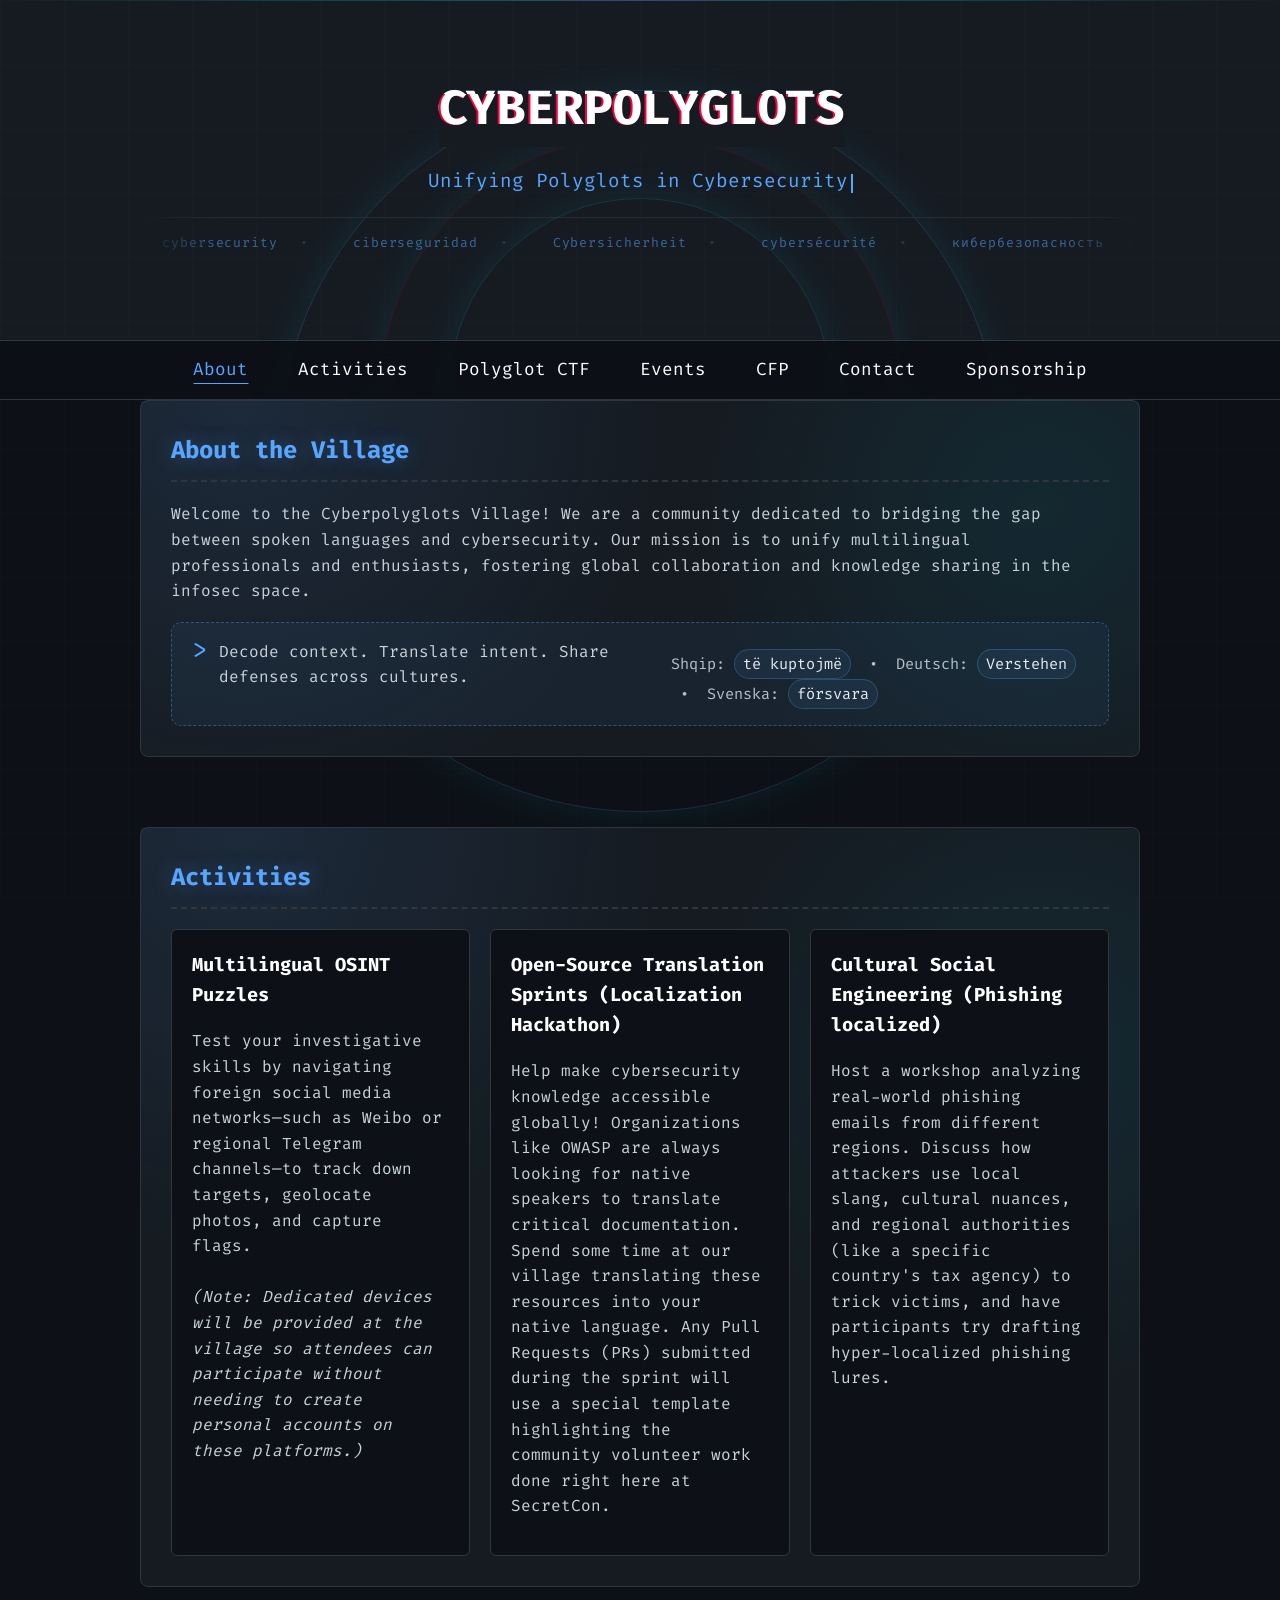
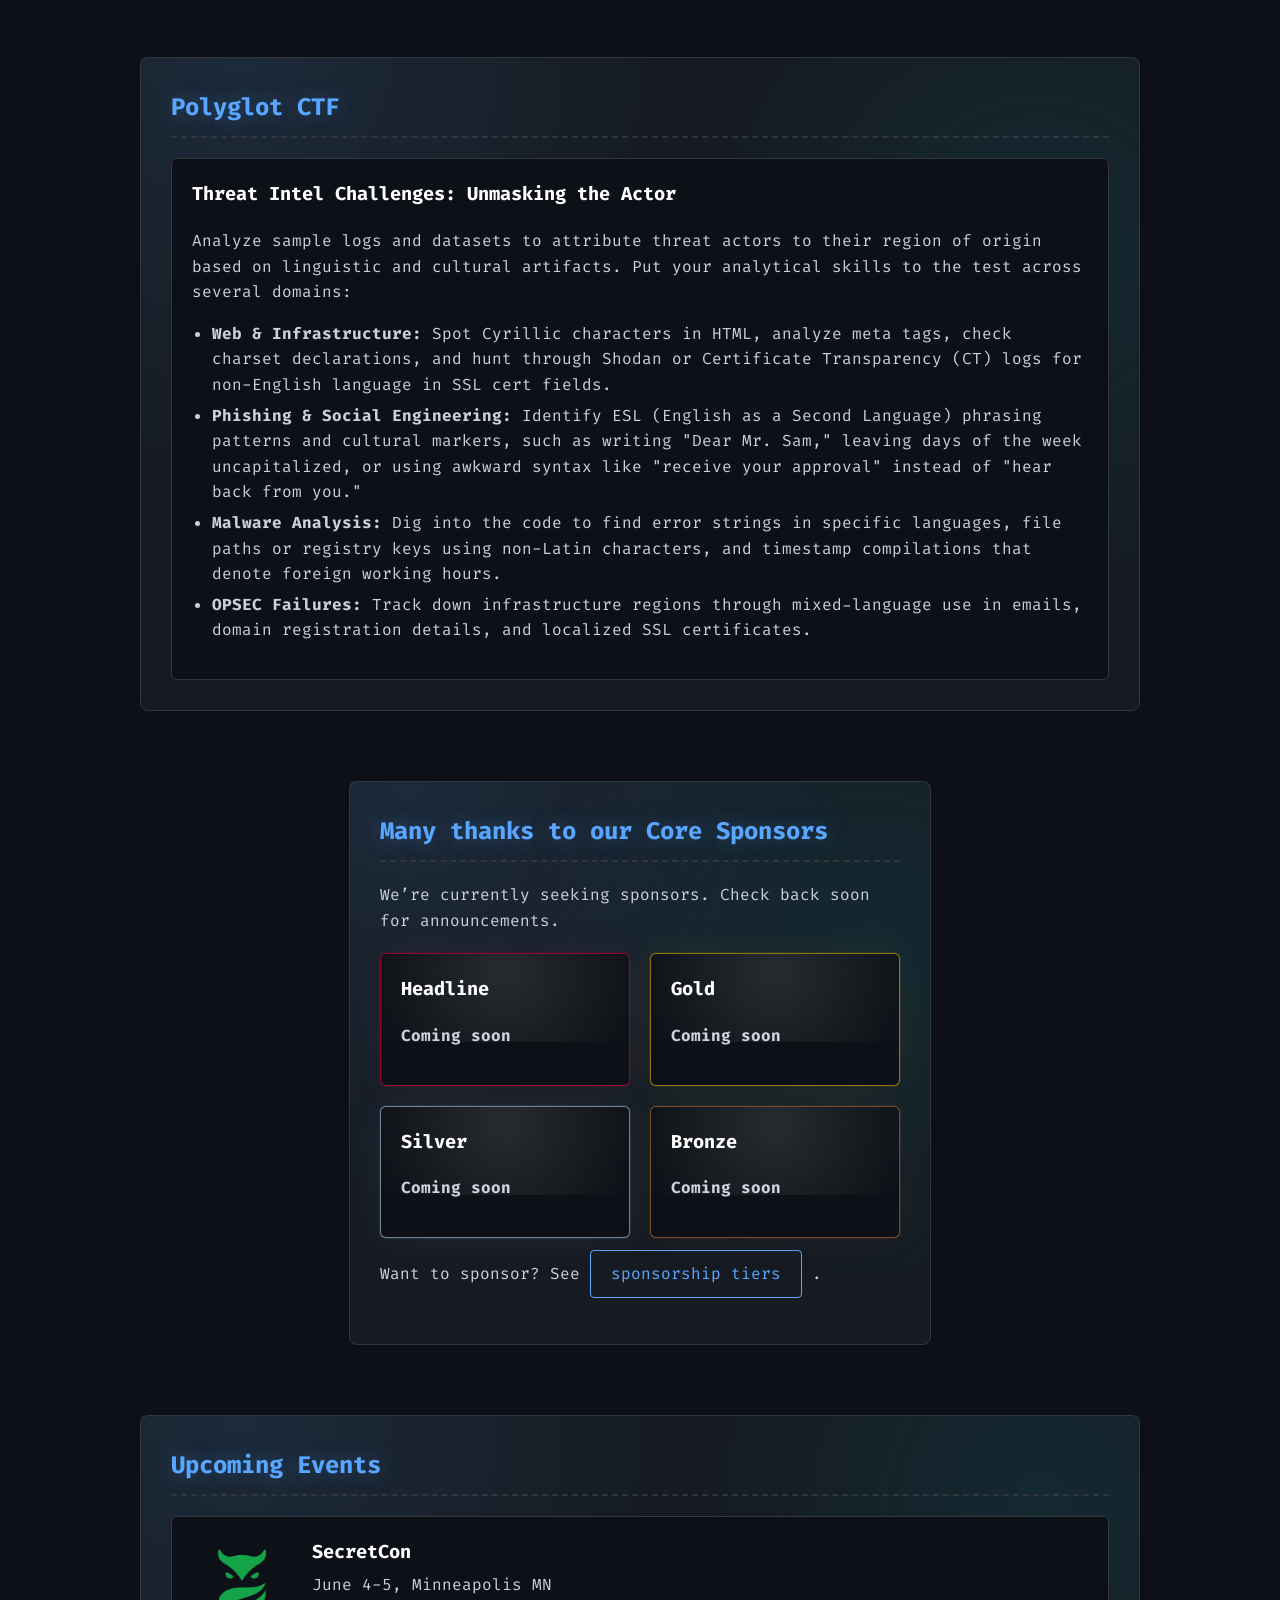
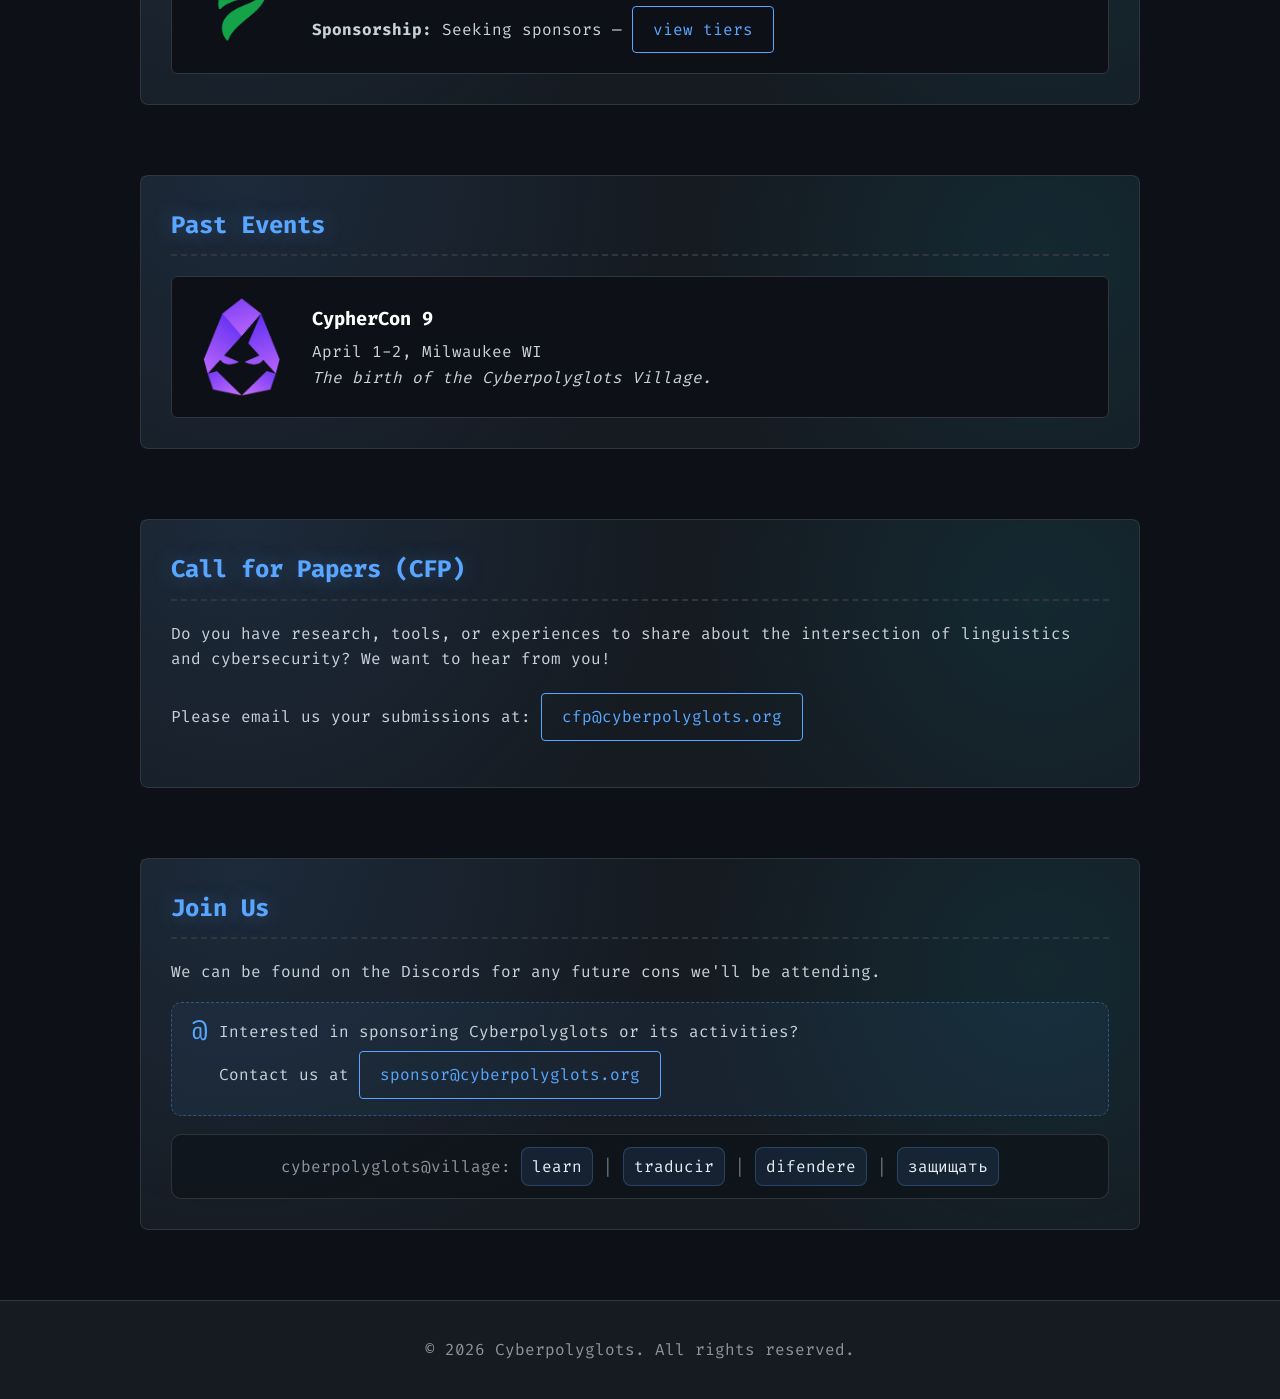
==== index.html @ 7af7c8a5 "visual polish: sticky nav, scroll reveal, language ticker, typewriter, card stagger - Sticky frosted" ====
<!DOCTYPE html>
<html lang="en">
<head>
    <meta charset="UTF-8">
    <meta name="viewport" content="width=device-width, initial-scale=1.0">
    <title>Cyberpolyglots - Unifying Polyglots in Cybersecurity</title>
    <link rel="stylesheet" href="style.css">
    <link href="https://fonts.googleapis.com/css2?family=Fira+Code:wght@400;700&display=swap" rel="stylesheet">
</head>
<body>
    <div class="scan-line" aria-hidden="true"></div>
    <div class="bg-grid" aria-hidden="true"></div>
    <div class="bg-orbits" aria-hidden="true">
        <span class="orbit orbit--a"></span>
        <span class="orbit orbit--b"></span>
        <span class="orbit orbit--c"></span>
    </div>

    <header>
        <div class="container">
            <h1 class="glitch" data-text="Cyberpolyglots">Cyberpolyglots</h1>
            <p class="subtitle">Unifying Polyglots in Cybersecurity</p>

            <div class="sr-only" aria-hidden="false">
                Languages represented by the community: Albanian, Russian, English, Spanish, Italian, German, Swedish.
            </div>

            <div class="lang-ticker" aria-hidden="true">
                <div class="lang-ticker-inner">
                    <span>cybersecurity</span>
                    <span>ciberseguridad</span>
                    <span>Cybersicherheit</span>
                    <span>cybersécurité</span>
                    <span>кибербезопасность</span>
                    <span>sicurezza informatica</span>
                    <span>网络安全</span>
                    <span>siber güvenlik</span>
                    <span>ασφάλεια στον κυβερνοχώρο</span>
                    <span>cyberbezpieczeństwo</span>
                    <span>cybersecurity</span>
                    <span>ciberseguridad</span>
                    <span>Cybersicherheit</span>
                    <span>cybersécurité</span>
                    <span>кибербезопасность</span>
                    <span>sicurezza informatica</span>
                    <span>网络安全</span>
                    <span>siber güvenlik</span>
                    <span>ασφάλεια στον κυβερνοχώρο</span>
                    <span>cyberbezpieczeństwo</span>
                </div>
            </div>
        </div>
    </header>

    <nav>
        <div class="container">
            <ul>
                <li><a href="#about">About</a></li>
                <li><a href="#activities">Activities</a></li>
                <li><a href="#polyglot-ctf">Polyglot CTF</a></li>
                <li><a href="#events">Events</a></li>
                <li><a href="#cfp">CFP</a></li>
                <li><a href="#contact">Contact</a></li>
                <li><a href="sponsorship.html">Sponsorship</a></li>
            </ul>
        </div>
    </nav>

    <main class="container">
        <section id="about">
            <h2>About the Village</h2>
            <p>Welcome to the Cyberpolyglots Village! We are a community dedicated to bridging the gap between spoken languages and cybersecurity. Our mission is to unify multilingual professionals and enthusiasts, fostering global collaboration and knowledge sharing in the infosec space.</p>

            <div class="quote-callout" role="note" aria-label="Cyberpolyglots mission">
                <div class="quote-mark" aria-hidden="true">></div>
                <p class="quote-text">Decode context. Translate intent. Share defenses across cultures.</p>
                <p class="quote-sub">Shqip: <span class="lang-inline" lang="sq" data-lang="AL">të kuptojmë</span> &nbsp;•&nbsp; Deutsch: <span class="lang-inline" lang="de" data-lang="DE">Verstehen</span> &nbsp;•&nbsp; Svenska: <span class="lang-inline" lang="sv" data-lang="SV">försvara</span></p>
            </div>
        </section>

        <section id="activities">
            <h2>Activities</h2>
            <div class="activity-grid">
                <div class="activity-card">
                    <h3>Multilingual OSINT Puzzles</h3>
                    <p>Test your investigative skills by navigating foreign social media networks—such as Weibo or regional Telegram channels—to track down targets, geolocate photos, and capture flags.<br><br><i>(Note: Dedicated devices will be provided at the village so attendees can participate without needing to create personal accounts on these platforms.)</i></p>
                </div>
                <div class="activity-card">
                    <h3>Open-Source Translation Sprints (Localization Hackathon)</h3>
                    <p>Help make cybersecurity knowledge accessible globally! Organizations like OWASP are always looking for native speakers to translate critical documentation. Spend some time at our village translating these resources into your native language. Any Pull Requests (PRs) submitted during the sprint will use a special template highlighting the community volunteer work done right here at SecretCon.</p>
                </div>
                <div class="activity-card">
                    <h3>Cultural Social Engineering (Phishing localized)</h3>
                    <p>Host a workshop analyzing real-world phishing emails from different regions. Discuss how attackers use local slang, cultural nuances, and regional authorities (like a specific country's tax agency) to trick victims, and have participants try drafting hyper-localized phishing lures.</p>
                </div>
            </div>
        </section>

        <section id="polyglot-ctf">
            <h2>Polyglot CTF</h2>
            <div class="activity-grid">
                <div class="activity-card" style="grid-column: 1 / -1;">
                    <h3>Threat Intel Challenges: Unmasking the Actor</h3>
                    <p>Analyze sample logs and datasets to attribute threat actors to their region of origin based on linguistic and cultural artifacts. Put your analytical skills to the test across several domains:</p>
                    <ul style="text-align: left; margin-top: 10px; padding-left: 20px;">
                        <li style="margin-bottom: 5px;"><strong>Web & Infrastructure:</strong> Spot Cyrillic characters in HTML, analyze meta tags, check charset declarations, and hunt through Shodan or Certificate Transparency (CT) logs for non-English language in SSL cert fields.</li>
                        <li style="margin-bottom: 5px;"><strong>Phishing & Social Engineering:</strong> Identify ESL (English as a Second Language) phrasing patterns and cultural markers, such as writing "Dear Mr. Sam," leaving days of the week uncapitalized, or using awkward syntax like "receive your approval" instead of "hear back from you."</li>
                        <li style="margin-bottom: 5px;"><strong>Malware Analysis:</strong> Dig into the code to find error strings in specific languages, file paths or registry keys using non-Latin characters, and timestamp compilations that denote foreign working hours.</li>
                        <li><strong>OPSEC Failures:</strong> Track down infrastructure regions through mixed-language use in emails, domain registration details, and localized SSL certificates.</li>
                    </ul>
                </div>
            </div>
        </section>

        <section id="core-sponsors">
            <h2>Many thanks to our Core Sponsors</h2>
            <p>We’re currently seeking sponsors. Check back soon for announcements.</p>

            <div class="activity-grid" role="list" aria-label="Core sponsor tiers">
                <div class="activity-card tier tier--headline" role="listitem">
                    <h3>Headline</h3>
                    <p><strong>Coming soon</strong></p>
                </div>

                <div class="activity-card tier tier--gold" role="listitem">
                    <h3>Gold</h3>
                    <p><strong>Coming soon</strong></p>
                </div>

                <div class="activity-card tier tier--silver" role="listitem">
                    <h3>Silver</h3>
                    <p><strong>Coming soon</strong></p>
                </div>

                <div class="activity-card tier tier--bronze" role="listitem">
                    <h3>Bronze</h3>
                    <p><strong>Coming soon</strong></p>
                </div>
            </div>

            <p style="margin-top: 12px;">Want to sponsor? See <a href="sponsorship.html" class="btn" style="margin-top: 0;">sponsorship tiers</a>.</p>
        </section>

        <section id="events">
            <h2>Upcoming Events</h2>
            <div class="event-list">
                <div class="event-card">
                    <img src="images/SecretCon Logo.webp" alt="SecretCon Logo" class="event-logo">
                    <div>
                        <h3>SecretCon</h3>
                        <p>June 4-5, Minneapolis MN</p>
                        <p><strong>Sponsorship:</strong> Seeking sponsors — <a href="sponsorship.html" class="btn" style="margin-top: 8px;">view tiers</a></p>
                    </div>
                </div>
            </div>
        </section>

        <section id="past-events">
            <h2>Past Events</h2>
            <div class="event-list">
                <div class="event-card">
                    <img src="images/cyphercon.png" alt="CypherCon 9 Logo" class="event-logo">
                    <div>
                        <h3>CypherCon 9</h3>
                        <p>April 1-2, Milwaukee WI</p>
                        <p><em>The birth of the Cyberpolyglots Village.</em></p>
                    </div>
                </div>
            </div>
        </section>

        <section id="cfp">
            <h2>Call for Papers (CFP)</h2>
            <p>Do you have research, tools, or experiences to share about the intersection of linguistics and cybersecurity? We want to hear from you!</p>
            <p>Please email us your submissions at: <a href="mailto:cfp@cyberpolyglots.org" class="btn" style="margin-top: 5px;">cfp@cyberpolyglots.org</a></p>
        </section>

        <section id="contact">
            <h2>Join Us</h2>
            <p>We can be found on the Discords for any future cons we'll be attending.</p>

            <div class="quote-callout" role="note" aria-label="Sponsorship contact">
                <div class="quote-mark" aria-hidden="true">@</div>
                <div>
                    <p class="quote-text" style="margin-bottom: 6px;">Interested in sponsoring Cyberpolyglots or its activities?</p>
                    <p class="quote-text">
                        Contact us at
                        <a href="mailto:sponsor@cyberpolyglots.org" class="btn" style="margin-top: 0;">sponsor@cyberpolyglots.org</a>
                    </p>
                </div>
            </div>

            <div class="terminal-hint" aria-hidden="true">
                <span class="prompt">cyberpolyglots@village:</span>
                <span class="cmd">learn</span>
                <span class="sep">|</span>
                <span class="cmd">traducir</span>
                <span class="sep">|</span>
                <span class="cmd">difendere</span>
                <span class="sep">|</span>
                <span class="cmd">защищать</span>
            </div>
        </section>
    </main>

    <footer>
        <div class="container">
            <p>&copy; 2026 Cyberpolyglots. All rights reserved.</p>
        </div>
    </footer>

    <script>
        // Typewriter effect on subtitle
        const subtitle = document.querySelector('header .subtitle');
        const fullText = subtitle.textContent.trim();
        subtitle.textContent = '';
        const cursor = document.createElement('span');
        cursor.className = 'typing-cursor';
        subtitle.appendChild(cursor);
        let charIndex = 0;
        setTimeout(() => {
            const typeInterval = setInterval(() => {
                if (charIndex < fullText.length) {
                    subtitle.insertBefore(document.createTextNode(fullText[charIndex]), cursor);
                    charIndex++;
                } else {
                    clearInterval(typeInterval);
                    setTimeout(() => cursor.remove(), 2200);
                }
            }, 42);
        }, 350);

        // Scroll reveal + staggered card entrance
        const revealEls = Array.from(document.querySelectorAll('main section'));
        revealEls.forEach(el => el.classList.add('reveal'));

        function checkReveal() {
            const vpBottom = window.scrollY + window.innerHeight;
            revealEls.forEach(el => {
                if (el.classList.contains('visible')) return;
                const top = el.getBoundingClientRect().top + window.scrollY;
                if (vpBottom > top + 60) {
                    el.classList.add('visible');
                    el.querySelectorAll('.activity-card, .event-card').forEach((card, i) => {
                        card.style.animationDelay = `${i * 90}ms`;
                        card.classList.add('card-enter');
                    });
                }
            });
        }

        window.addEventListener('scroll', checkReveal, { passive: true });
        checkReveal(); // run once on load

        // Active nav highlighting
        const sections = Array.from(document.querySelectorAll('main section[id]'));
        const navLinks = Array.from(document.querySelectorAll('nav a[href^="#"]'));

        function updateActiveNav() {
            const scrollMid = window.scrollY + window.innerHeight * 0.4;
            let current = sections[0];
            sections.forEach(s => {
                if (s.getBoundingClientRect().top + window.scrollY <= scrollMid) current = s;
            });
            navLinks.forEach(link => {
                link.classList.toggle('active', link.getAttribute('href') === '#' + current?.id);
            });
        }

        window.addEventListener('scroll', updateActiveNav, { passive: true });
        updateActiveNav();
    </script>
</body>
</html>
---- style.css ----
:root {
    --bg-color: #0d1117;
    --text-color: #c9d1d9;
    --accent-color: #58a6ff;
    --glitch-color1: #ff003c;
    --glitch-color2: #00e5ff;

    --card-color: #161b22;
    --border-color: #30363d;
    --muted: #8b949e;
    --chip-bg: rgba(88, 166, 255, 0.12);
}

body {
    font-family: 'Fira Code', monospace;
    background-color: var(--bg-color);
    color: var(--text-color);
    margin: 0;
    padding: 0;
    line-height: 1.6;
    overflow-x: hidden;
}

.bg-grid {
    position: fixed;
    inset: 0;
    pointer-events: none;
    background-image:
        linear-gradient(rgba(255, 255, 255, 0.035) 1px, transparent 1px),
        linear-gradient(90deg, rgba(255, 255, 255, 0.035) 1px, transparent 1px);
    background-size: 64px 64px;
    opacity: 0.35;
}

.bg-orbits {
    position: fixed;
    inset: 0;
    pointer-events: none;
    overflow: hidden;
}

.orbit {
    position: absolute;
    width: 620px;
    height: 620px;
    left: 50%;
    top: 15vh;
    transform: translateX(-50%);
    border-radius: 50%;
    border: 1px solid rgba(88, 166, 255, 0.18);
    box-shadow: 0 0 40px rgba(0, 229, 255, 0.08);
    filter: blur(0.2px);
}

.orbit--a {
    width: 520px;
    height: 520px;
    border-color: rgba(255, 0, 60, 0.15);
    animation: orbit-spin 18s linear infinite;
}

.orbit--b {
    width: 720px;
    height: 720px;
    top: 10vh;
    border-color: rgba(88, 166, 255, 0.18);
    animation: orbit-spin 26s linear infinite reverse;
}

.orbit--c {
    width: 380px;
    height: 380px;
    top: 22vh;
    border-color: rgba(0, 229, 255, 0.14);
    animation: orbit-spin 14s linear infinite;
}

@keyframes orbit-spin {
    0% { transform: translateX(-50%) rotate(0deg); }
    100% { transform: translateX(-50%) rotate(360deg); }
}

.container {
    width: 90%;
    max-width: 1000px;
    margin: auto;
    padding: 0 20px;
}

header {
    background: #161b22;
    color: #fff;
    padding-top: 70px;
    padding-bottom: 50px;
    min-height: 220px;
    border-bottom: 1px solid #30363d;
    text-align: center;
}

header h1 {
    font-size: 3rem;
    margin: 0;
    text-transform: uppercase;
}

header .subtitle {
    font-size: 1.2rem;
    color: var(--accent-color);
}

nav {
    background: rgba(13, 17, 23, 0.85);
    border-bottom: 1px solid #30363d;
    padding: 15px 0;
    position: sticky;
    top: 0;
    z-index: 100;
    backdrop-filter: blur(12px);
    -webkit-backdrop-filter: blur(12px);
}

nav ul {
    padding: 0;
    list-style: none;
    text-align: center;
    margin: 0;
}

nav li {
    display: inline;
    padding: 0 20px;
}

nav a {
    color: #fff;
    text-decoration: none;
    font-size: 1.1rem;
    transition: color 0.3s ease;
    position: relative;
    padding-bottom: 3px;
}

nav a::after {
    content: '';
    position: absolute;
    bottom: 0;
    left: 50%;
    transform: translateX(-50%);
    width: 0;
    height: 1px;
    background: var(--accent-color);
    transition: width 0.25s ease;
}

nav a:hover {
    color: var(--accent-color);
}

nav a:hover::after,
nav a.active::after {
    width: 100%;
}

nav a.active {
    color: var(--accent-color);
}

main {
    padding: 40px 0;
}

/* Two-column layout for right-side sponsor prominence */
main {
    display: flex;
    flex-direction: row;
    align-items: flex-start;
    justify-content: center;
    gap: 20px;
    flex-wrap: wrap;
}

main > section {
    flex: 1 1 100%;
    max-width: 1000px;
}

/* Make core sponsors render as a wider right column */
#core-sponsors {
    flex: 0 1 520px;
    max-width: 540px;
    margin-bottom: 50px;
}

@media (max-width: 900px) {
    main { flex-direction: column; }
    #core-sponsors { flex: 1 1 100%; max-width: 100%; }
}

section {
    margin-bottom: 50px;
    background: var(--card-color);
    padding: 30px;
    border: 1px solid var(--border-color);
    border-radius: 8px;
    position: relative;
    isolation: isolate;
}

section::before {
    content: '';
    position: absolute;
    inset: 0;
    background:
        radial-gradient(800px circle at 10% 0%, rgba(88, 166, 255, 0.12), transparent 55%),
        radial-gradient(700px circle at 90% 30%, rgba(0, 229, 255, 0.08), transparent 50%);
    opacity: 0.9;
    z-index: -1;
}

h2 {
    color: var(--accent-color);
    border-bottom: 2px dashed #30363d;
    padding-bottom: 10px;
    margin-top: 0;
    text-shadow: 0 0 20px rgba(88, 166, 255, 0.35);
}

.btn {
    display: inline-block;
    background: transparent;
    color: var(--accent-color);
    padding: 10px 20px;
    text-decoration: none;
    border: 1px solid var(--accent-color);
    border-radius: 4px;
    margin-top: 15px;
    margin-right: 10px;
    transition: all 0.3s ease;
}

.btn:hover {
    background: var(--accent-color);
    color: var(--bg-color);
}

/* Layouts */
.activity-grid {
    display: grid;
    grid-template-columns: repeat(auto-fit, minmax(250px, 1fr));
    gap: 20px;
    margin-top: 20px;
}

.activity-card {
    background: #0d1117;
    padding: 20px;
    border: 1px solid #30363d;
    border-radius: 6px;
    transition: transform 0.2s ease, border-color 0.2s ease, box-shadow 0.2s ease;
}

.activity-card:hover {
    transform: translateY(-5px);
    border-color: var(--accent-color);
    box-shadow: 0 0 24px rgba(88, 166, 255, 0.18);
}

/* Sponsorship tiers */
.tier {
   position: relative;
   overflow: hidden;
}

.tier::after {
   content: '';
   position: absolute;
   inset: -40% -40% auto -40%;
   height: 140px;
   background: radial-gradient(circle at 50% 50%, rgba(255,255,255,0.12), transparent 60%);
   pointer-events: none;
   opacity: 0.9;
}

.tier-price {
   margin: 6px 0 12px 0;
   color: rgba(201, 209, 217, 0.95);
}

.tier-list {
   margin: 0;
   padding-left: 18px;
   text-align: left;
}

.tier-list li {
   margin: 6px 0;
}

.tier--headline {
   border-color: rgba(255, 0, 60, 0.55);
   box-shadow: 0 0 0 1px rgba(255, 0, 60, 0.08), 0 0 40px rgba(255, 0, 60, 0.06);
}

.tier--headline h3 {
   color: #ff003c;
}

.tier--gold {
   border-color: rgba(255, 193, 7, 0.55);
   box-shadow: 0 0 0 1px rgba(255, 193, 7, 0.08), 0 0 40px rgba(255, 193, 7, 0.06);
}

.tier--gold h3 {
   color: #ffc107;
}

.tier--silver {
   border-color: rgba(192, 220, 255, 0.55);
   box-shadow: 0 0 0 1px rgba(192, 220, 255, 0.08), 0 0 40px rgba(192, 220, 255, 0.06);
}

.tier--silver h3 {
   color: #d1e7ff;
}

.tier--bronze {
   border-color: rgba(205, 127, 50, 0.55);
   box-shadow: 0 0 0 1px rgba(205, 127, 50, 0.08), 0 0 40px rgba(205, 127, 50, 0.06);
}

.tier--bronze h3 {
   color: #cd7f32;
}

.activity-card h3 {
    color: #fff;
    margin-top: 0;
}

.event-list {
    display: flex;
    flex-direction: column;
    gap: 20px;
    margin-top: 20px;
}

.event-card {
    display: flex;
    align-items: center;
    background: #0d1117;
    padding: 20px;
    border: 1px solid #30363d;
    border-radius: 6px;
    transition: transform 0.2s ease, border-color 0.2s ease, box-shadow 0.2s ease;
}

.event-card:hover {
    transform: translateY(-5px);
    border-color: var(--accent-color);
    box-shadow: 0 0 24px rgba(88, 166, 255, 0.18);
}

.event-logo {
    max-width: 100px;
    max-height: 100px;
    margin-right: 20px;
    object-fit: contain;
}

.event-card h3 {
    color: #fff;
    margin: 0 0 5px 0;
}

.event-card p {
    margin: 0;
    color: var(--text-color);
}

footer {
    background: #161b22;
    color: #8b949e;
    text-align: center;
    padding: 20px;
    margin-top: 20px;
    border-top: 1px solid #30363d;
}

/* Polyglot language rail */
.polyglot-rail {
    display: flex;
    flex-wrap: wrap;
    justify-content: center;
    gap: 10px;
    margin-top: 18px;
}

.lang-chip {
    background: var(--chip-bg);
    border: 1px solid rgba(88, 166, 255, 0.25);
    color: #e6edf3;
    border-radius: 999px;
    padding: 8px 12px;
    font-size: 0.95rem;
    letter-spacing: 0.02em;
    position: relative;
    overflow: hidden;
}

.sr-only {
    position: absolute;
    width: 1px;
    height: 1px;
    padding: 0;
    margin: -1px;
    overflow: hidden;
    clip: rect(0, 0, 0, 0);
    white-space: nowrap;
    border: 0;
}

.quote-sub {
    margin: 10px 0 0;
    color: rgba(201, 209, 217, 0.9);
    font-size: 0.95rem;
}

.lang-inline {
    color: #e6edf3;
    padding: 2px 8px;
    border: 1px solid rgba(88, 166, 255, 0.25);
    background: rgba(88, 166, 255, 0.08);
    border-radius: 999px;
    display: inline-block;
}

.lang-chip::after {
    content: '';
    position: absolute;
    inset: -40% -60%;
    background: linear-gradient(90deg, transparent, rgba(255, 255, 255, 0.12), transparent);
    transform: rotate(15deg) translateX(-60%);
    animation: chip-sweep 4.2s ease-in-out infinite;
    opacity: 0.85;
}

@keyframes chip-sweep {
    0%, 55% { transform: rotate(15deg) translateX(-60%); opacity: 0; }
    70% { opacity: 1; }
    100% { transform: rotate(15deg) translateX(60%); opacity: 0; }
}

/* About callout */
.quote-callout {
    margin-top: 18px;
    border: 1px dashed rgba(88, 166, 255, 0.35);
    background: rgba(88, 166, 255, 0.06);
    border-radius: 10px;
    padding: 16px 16px 16px 20px;
    display: flex;
    align-items: flex-start;
    gap: 12px;
}

.quote-mark {
    color: var(--accent-color);
    font-size: 1.6rem;
    line-height: 1;
    margin-top: -2px;
}

.quote-text {
    margin: 0;
    color: var(--text-color);
}

.terminal-hint {
    margin-top: 18px;
    background: rgba(13, 17, 23, 0.6);
    border: 1px solid rgba(48, 54, 61, 0.9);
    border-radius: 10px;
    padding: 12px 14px;
    display: flex;
    align-items: center;
    gap: 10px;
    justify-content: center;
    flex-wrap: wrap;
}

.terminal-hint .prompt {
    color: var(--muted);
}

.terminal-hint .cmd {
    color: #e6edf3;
    background: rgba(88, 166, 255, 0.10);
    border: 1px solid rgba(88, 166, 255, 0.25);
    padding: 6px 10px;
    border-radius: 8px;
}

.terminal-hint .sep {
    color: rgba(201, 209, 217, 0.55);
}

/* Glitch Effect */
.glitch {
    position: relative;
    display: inline-block;
}

.glitch::before,
.glitch::after {
    content: attr(data-text);
    position: absolute;
    top: 0;
    left: 0;
    width: 100%;
    height: 100%;
    background: #161b22;
}

.glitch::before {
    left: 2px;
    text-shadow: -2px 0 var(--glitch-color1);
    clip: rect(24px, 550px, 90px, 0);
    animation: glitch-anim-2 3s infinite linear alternate-reverse;
}

.glitch::after {
    left: -2px;
    text-shadow: -2px 0 var(--glitch-color2);
    clip: rect(85px, 550px, 140px, 0);
    animation: glitch-anim 2.5s infinite linear alternate-reverse;
}

@keyframes glitch-anim {
    0% { clip: rect(10px, 9999px, 44px, 0); }
    20% { clip: rect(79px, 9999px, 11px, 0); }
    40% { clip: rect(54px, 9999px, 35px, 0); }
    60% { clip: rect(15px, 9999px, 68px, 0); }
    80% { clip: rect(98px, 9999px, 83px, 0); }
    100% { clip: rect(3px, 9999px, 20px, 0); }
}

@keyframes glitch-anim-2 {
    0% { clip: rect(65px, 9999px, 100px, 0); }
    20% { clip: rect(3px, 9999px, 54px, 0); }
    40% { clip: rect(89px, 9999px, 2px, 0); }
    60% { clip: rect(22px, 9999px, 73px, 0); }
    80% { clip: rect(44px, 9999px, 33px, 0); }
    100% { clip: rect(9px, 9999px, 99px, 0); }
}

/* Scan line */
.scan-line {
    position: fixed;
    left: 0;
    top: 0;
    width: 100%;
    height: 1px;
    background: linear-gradient(to right, transparent, rgba(0, 229, 255, 0.2), rgba(88, 166, 255, 0.35), rgba(0, 229, 255, 0.2), transparent);
    animation: scan 14s linear infinite;
    pointer-events: none;
    z-index: 200;
}

@keyframes scan {
    0%   { top: 0;    opacity: 0; }
    4%   { opacity: 0.8; }
    96%  { opacity: 0.8; }
    100% { top: 100vh; opacity: 0; }
}

/* Language ticker */
.lang-ticker {
    overflow: hidden;
    width: 100%;
    margin-top: 20px;
    padding-top: 14px;
    border-top: 1px solid rgba(48, 54, 61, 0.7);
    -webkit-mask-image: linear-gradient(to right, transparent, black 8%, black 92%, transparent);
    mask-image: linear-gradient(to right, transparent, black 8%, black 92%, transparent);
}

.lang-ticker-inner {
    display: flex;
    width: max-content;
    animation: ticker-scroll 30s linear infinite;
    white-space: nowrap;
}

.lang-ticker-inner span {
    display: inline-block;
    padding: 0 22px;
    color: rgba(88, 166, 255, 0.55);
    font-size: 0.82rem;
    letter-spacing: 0.07em;
}

.lang-ticker-inner span::after {
    content: '•';
    margin-left: 22px;
    color: rgba(48, 54, 61, 0.9);
}

@keyframes ticker-scroll {
    0%   { transform: translateX(0); }
    100% { transform: translateX(-50%); }
}

/* Typing cursor */
.typing-cursor {
    display: inline-block;
    width: 2px;
    height: 1em;
    background: var(--accent-color);
    margin-left: 3px;
    vertical-align: text-bottom;
    animation: cursor-blink 0.75s step-end infinite;
}

@keyframes cursor-blink {
    0%, 100% { opacity: 1; }
    50%       { opacity: 0; }
}

/* Card stagger entrance */
@keyframes card-enter {
    from { opacity: 0; transform: translateY(16px); }
    to   { opacity: 1; transform: translateY(0); }
}

.card-enter {
    animation: card-enter 0.45s ease both;
}

/* Mobile nav */
@media (max-width: 640px) {
    nav ul {
        display: flex;
        flex-wrap: wrap;
        justify-content: center;
        gap: 4px 0;
    }
    nav li {
        display: inline;
        padding: 0 10px;
    }
    nav a {
        font-size: 0.9rem;
    }
}

/* Scroll reveal */
.reveal {
    opacity: 0;
    transform: translateY(22px);
    transition: opacity 0.55s ease, transform 0.55s ease;
}

.reveal.visible {
    opacity: 1;
    transform: translateY(0);
}

/* Reduce motion for accessibility */
@media (prefers-reduced-motion: reduce) {
    .lang-chip::after,
    .orbit,
    .scan-line,
    .lang-ticker-inner,
    .typing-cursor {
        animation: none !important;
    }
    .reveal {
        opacity: 1 !important;
        transform: none !important;
        transition: none !important;
    }
    .card-enter {
        animation: none !important;
        opacity: 1 !important;
        transform: none !important;
    }
}
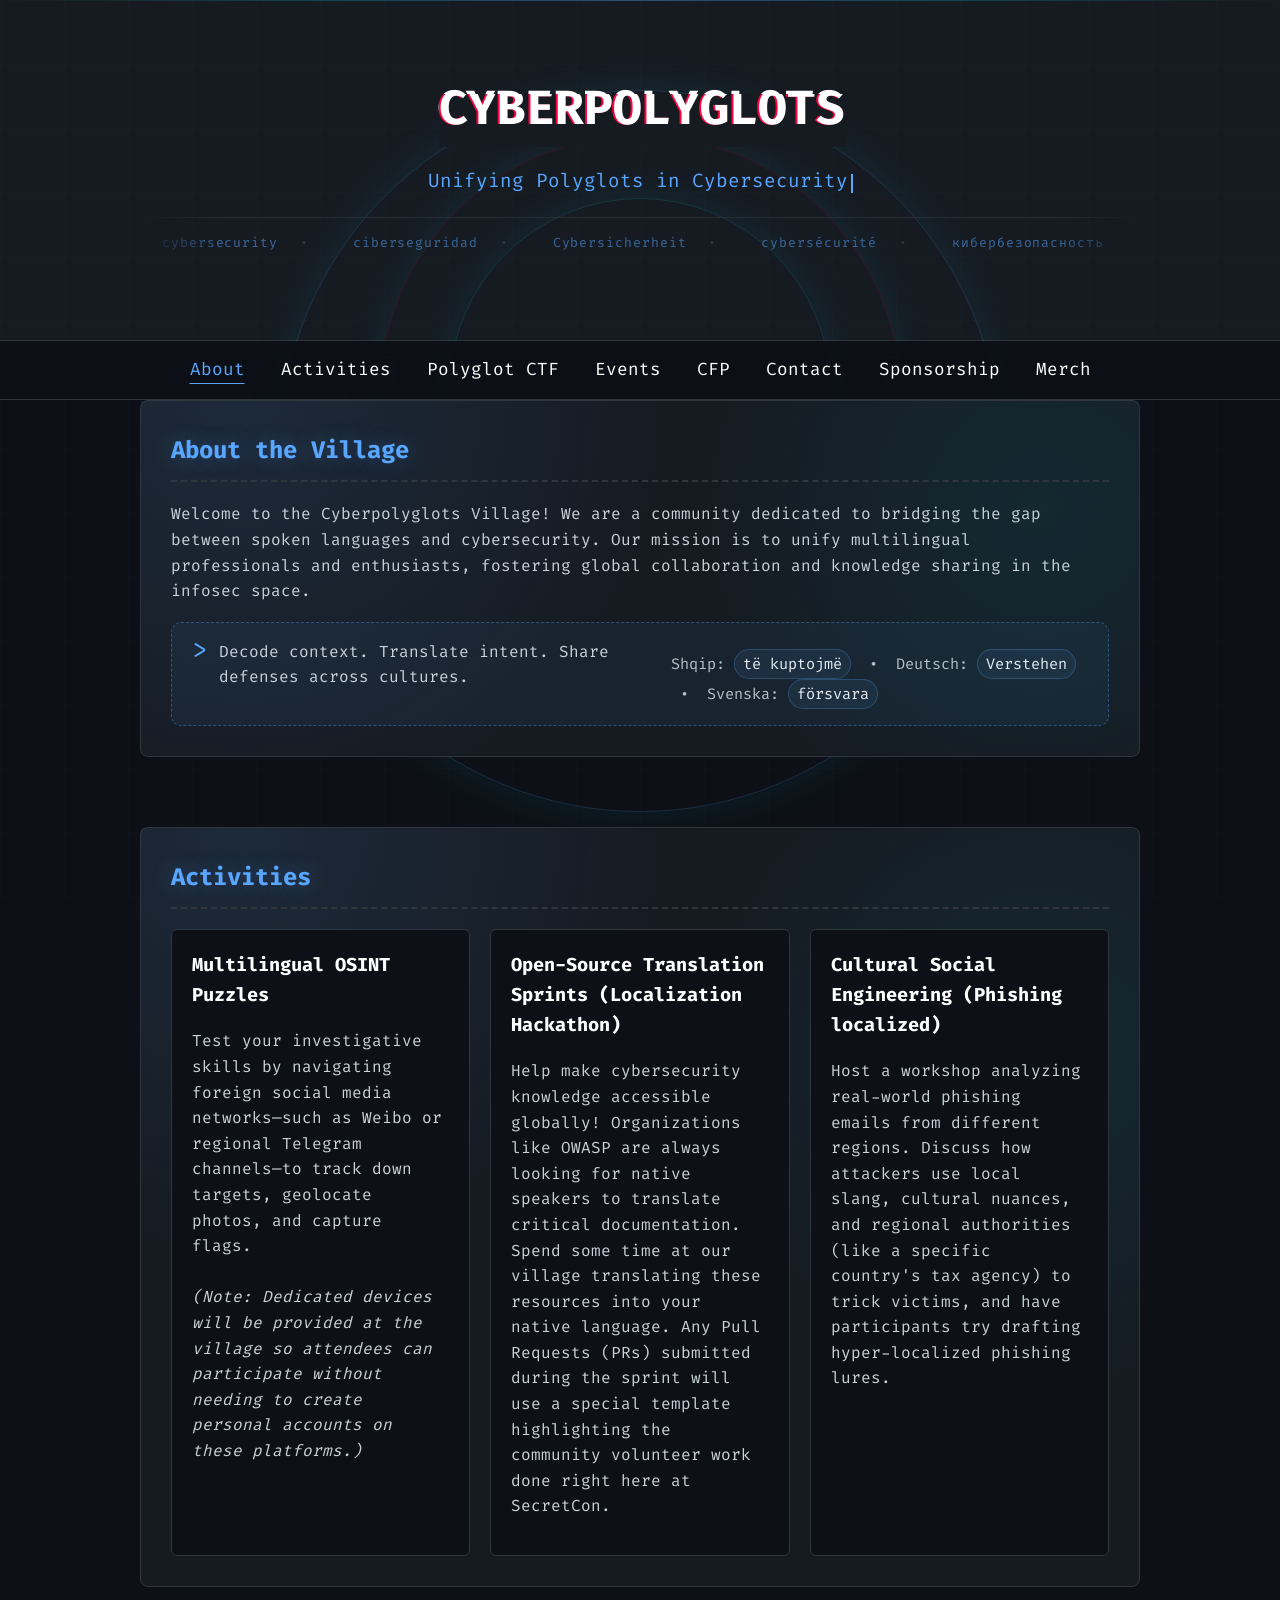
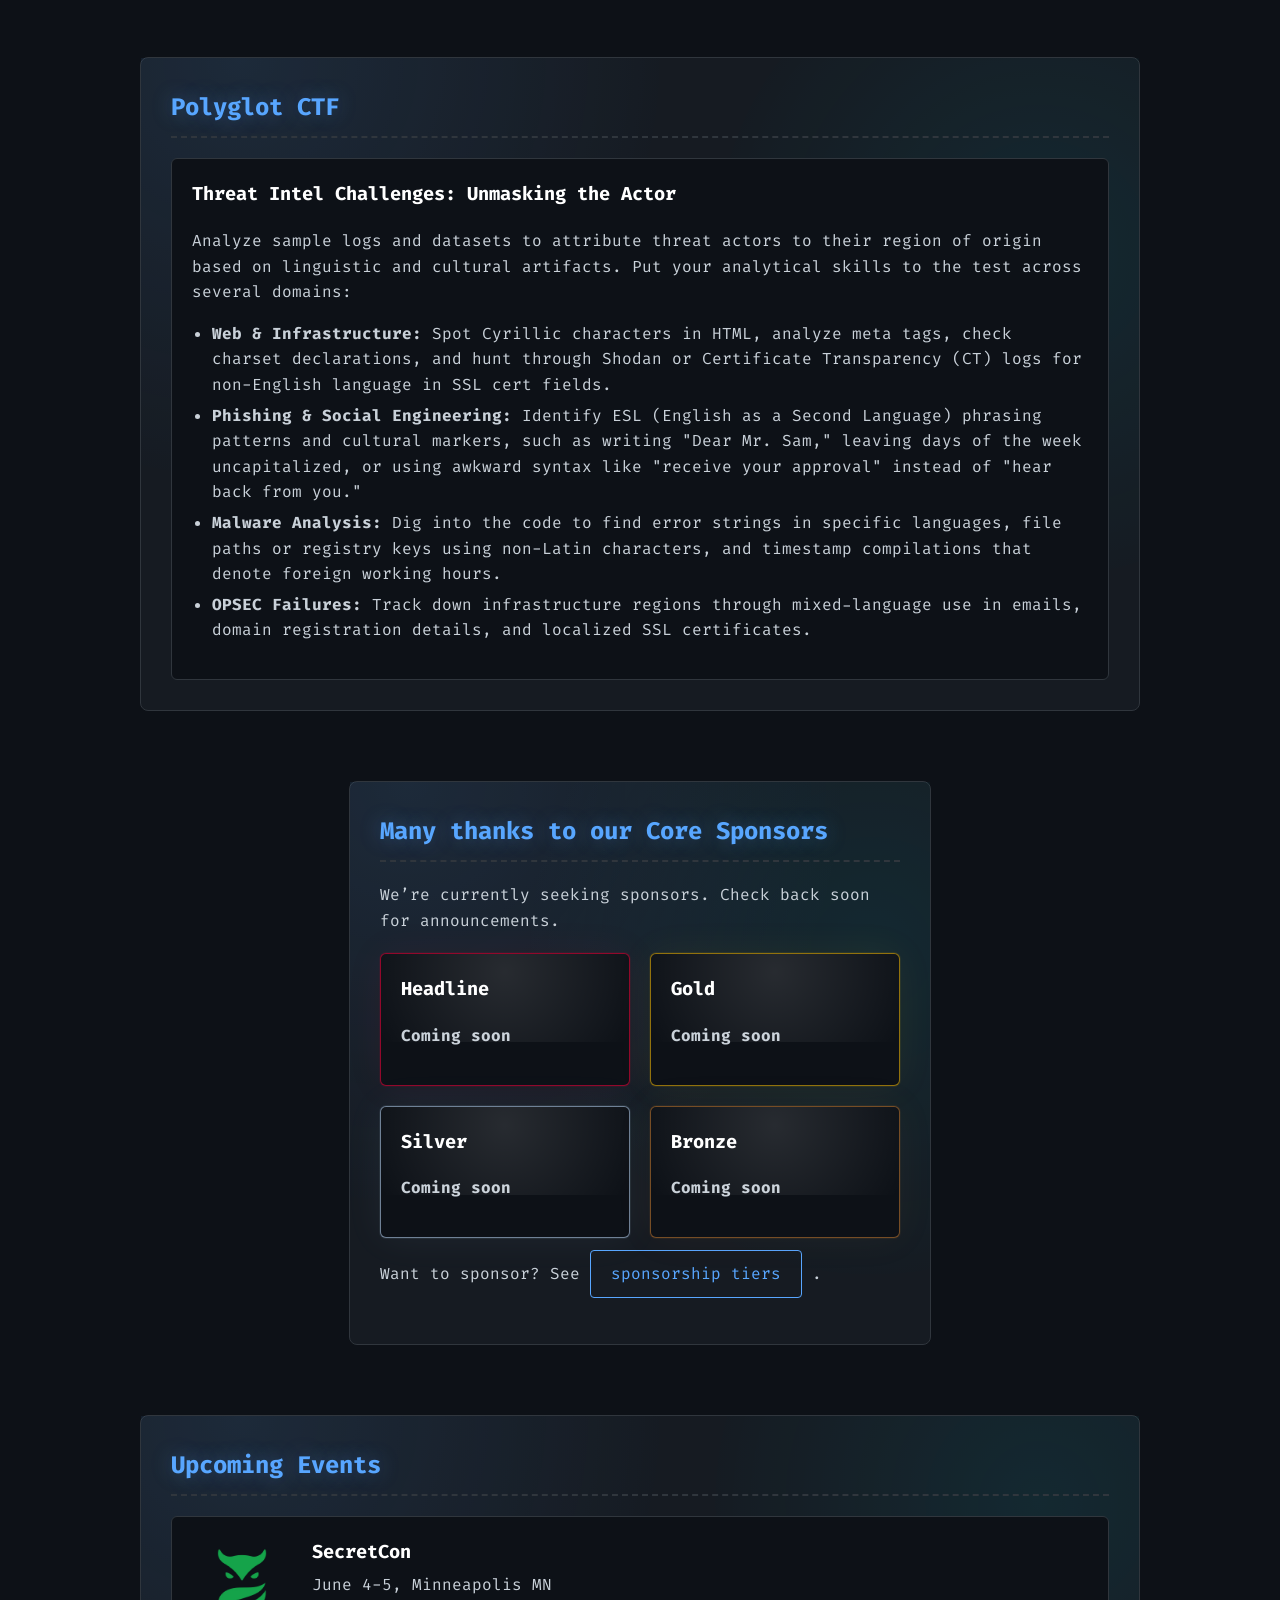
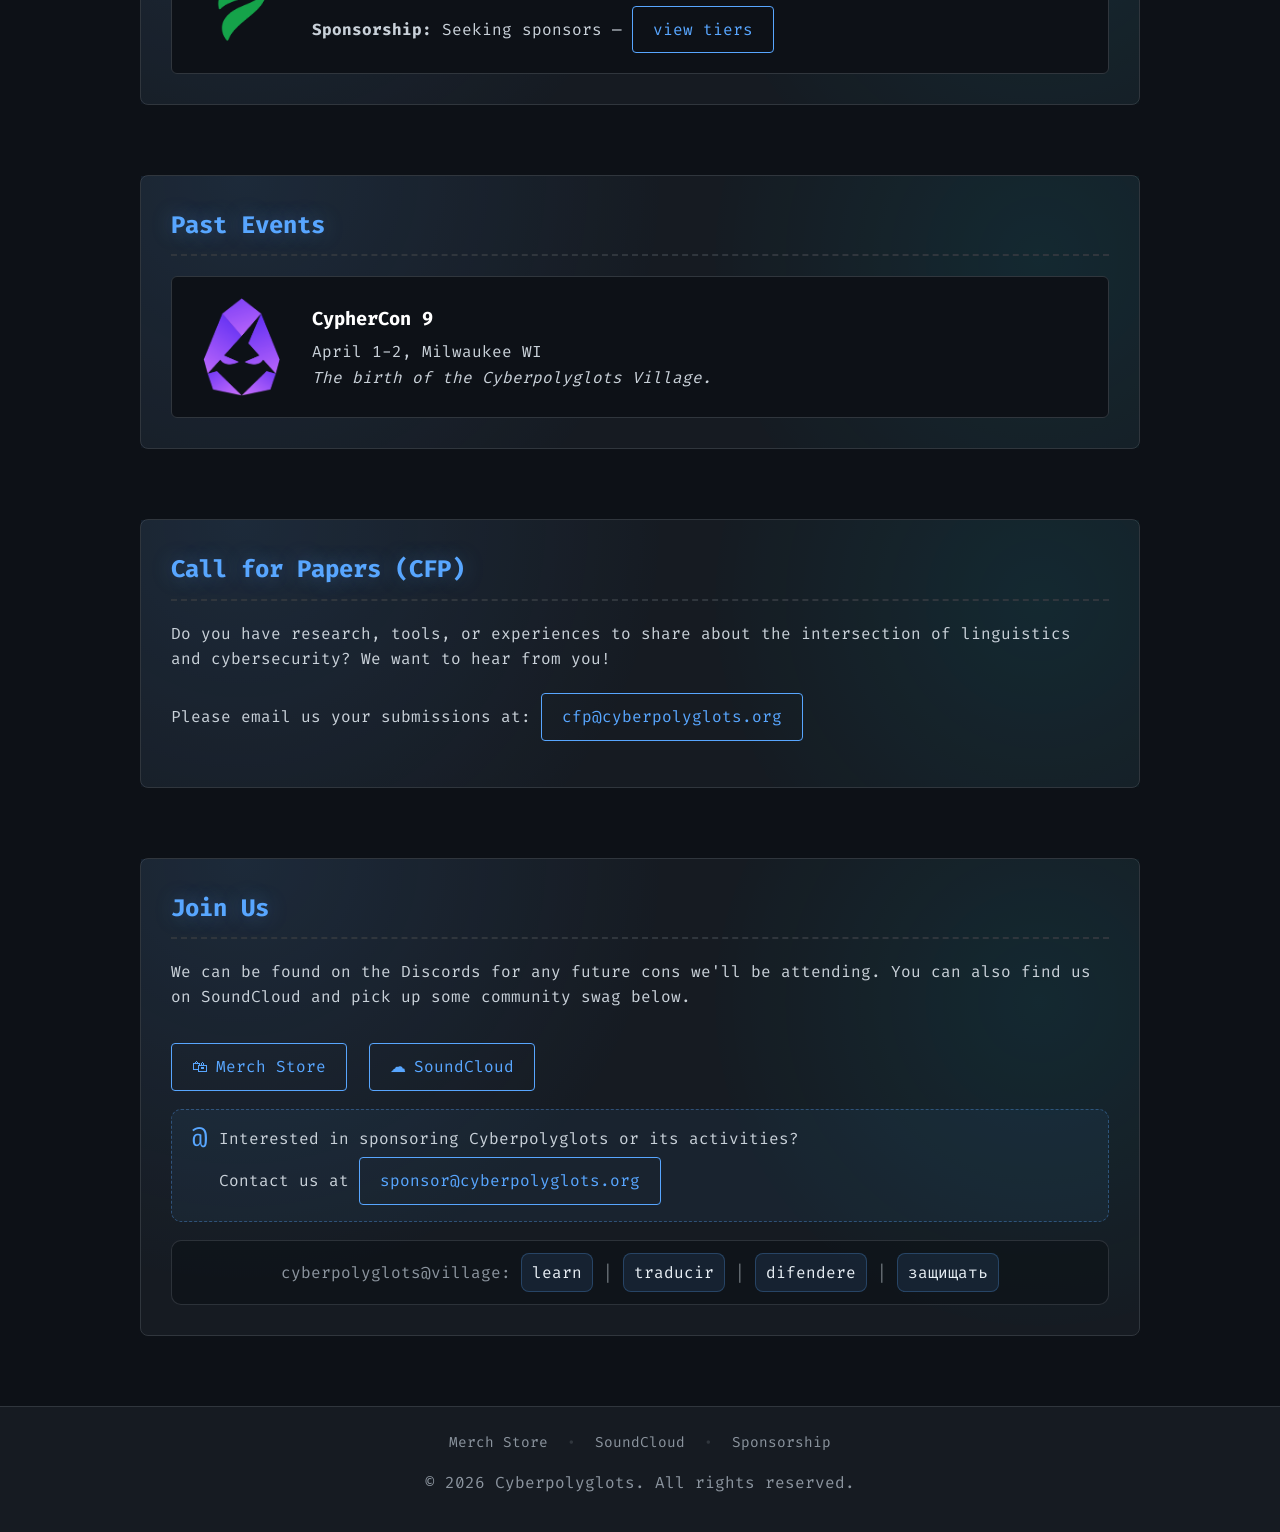
==== commit 8f0a1a3c: "add merch store and SoundCloud links across site - Nav: added Merch link to swag.cyberpolyglots.org " ====
--- a/index.html
+++ b/index.html
@@ -62,6 +62,7 @@
                 <li><a href="#cfp">CFP</a></li>
                 <li><a href="#contact">Contact</a></li>
                 <li><a href="sponsorship.html">Sponsorship</a></li>
+                <li><a href="https://swag.cyberpolyglots.org" target="_blank" rel="noopener">Merch</a></li>
             </ul>
         </div>
     </nav>
@@ -177,7 +178,16 @@
 
         <section id="contact">
             <h2>Join Us</h2>
-            <p>We can be found on the Discords for any future cons we'll be attending.</p>
+            <p>We can be found on the Discords for any future cons we'll be attending. You can also find us on SoundCloud and pick up some community swag below.</p>
+
+            <div class="community-links">
+                <a href="https://swag.cyberpolyglots.org" class="btn community-btn" target="_blank" rel="noopener">
+                    <span class="community-btn-icon">🛍</span> Merch Store
+                </a>
+                <a href="https://soundcloud.com/cyberpolyglots" class="btn community-btn" target="_blank" rel="noopener">
+                    <span class="community-btn-icon">☁</span> SoundCloud
+                </a>
+            </div>
 
             <div class="quote-callout" role="note" aria-label="Sponsorship contact">
                 <div class="quote-mark" aria-hidden="true">@</div>
@@ -205,6 +215,13 @@
 
     <footer>
         <div class="container">
+            <div class="footer-links">
+                <a href="https://swag.cyberpolyglots.org" target="_blank" rel="noopener">Merch Store</a>
+                <span class="footer-sep">•</span>
+                <a href="https://soundcloud.com/cyberpolyglots" target="_blank" rel="noopener">SoundCloud</a>
+                <span class="footer-sep">•</span>
+                <a href="sponsorship.html">Sponsorship</a>
+            </div>
             <p>&copy; 2026 Cyberpolyglots. All rights reserved.</p>
         </div>
     </footer>
--- a/style.css
+++ b/style.css
@@ -128,7 +128,7 @@
 
 nav li {
     display: inline;
-    padding: 0 20px;
+    padding: 0 13px;
 }
 
 nav a {
@@ -377,13 +377,51 @@
     color: var(--text-color);
 }
 
+/* Community links row (Join Us section) */
+.community-links {
+    display: flex;
+    flex-wrap: wrap;
+    gap: 12px;
+    margin: 18px 0;
+}
+
+.community-btn {
+    display: inline-flex;
+    align-items: center;
+    gap: 8px;
+}
+
+.community-btn-icon {
+    font-size: 1rem;
+}
+
 footer {
     background: #161b22;
     color: #8b949e;
     text-align: center;
-    padding: 20px;
+    padding: 24px 20px 20px;
     margin-top: 20px;
     border-top: 1px solid #30363d;
+}
+
+.footer-links {
+    margin-bottom: 10px;
+    font-size: 0.9rem;
+}
+
+.footer-links a {
+    color: var(--muted);
+    text-decoration: none;
+    transition: color 0.2s ease;
+}
+
+.footer-links a:hover {
+    color: var(--accent-color);
+}
+
+.footer-sep {
+    margin: 0 10px;
+    color: var(--border-color);
 }
 
 /* Polyglot language rail */
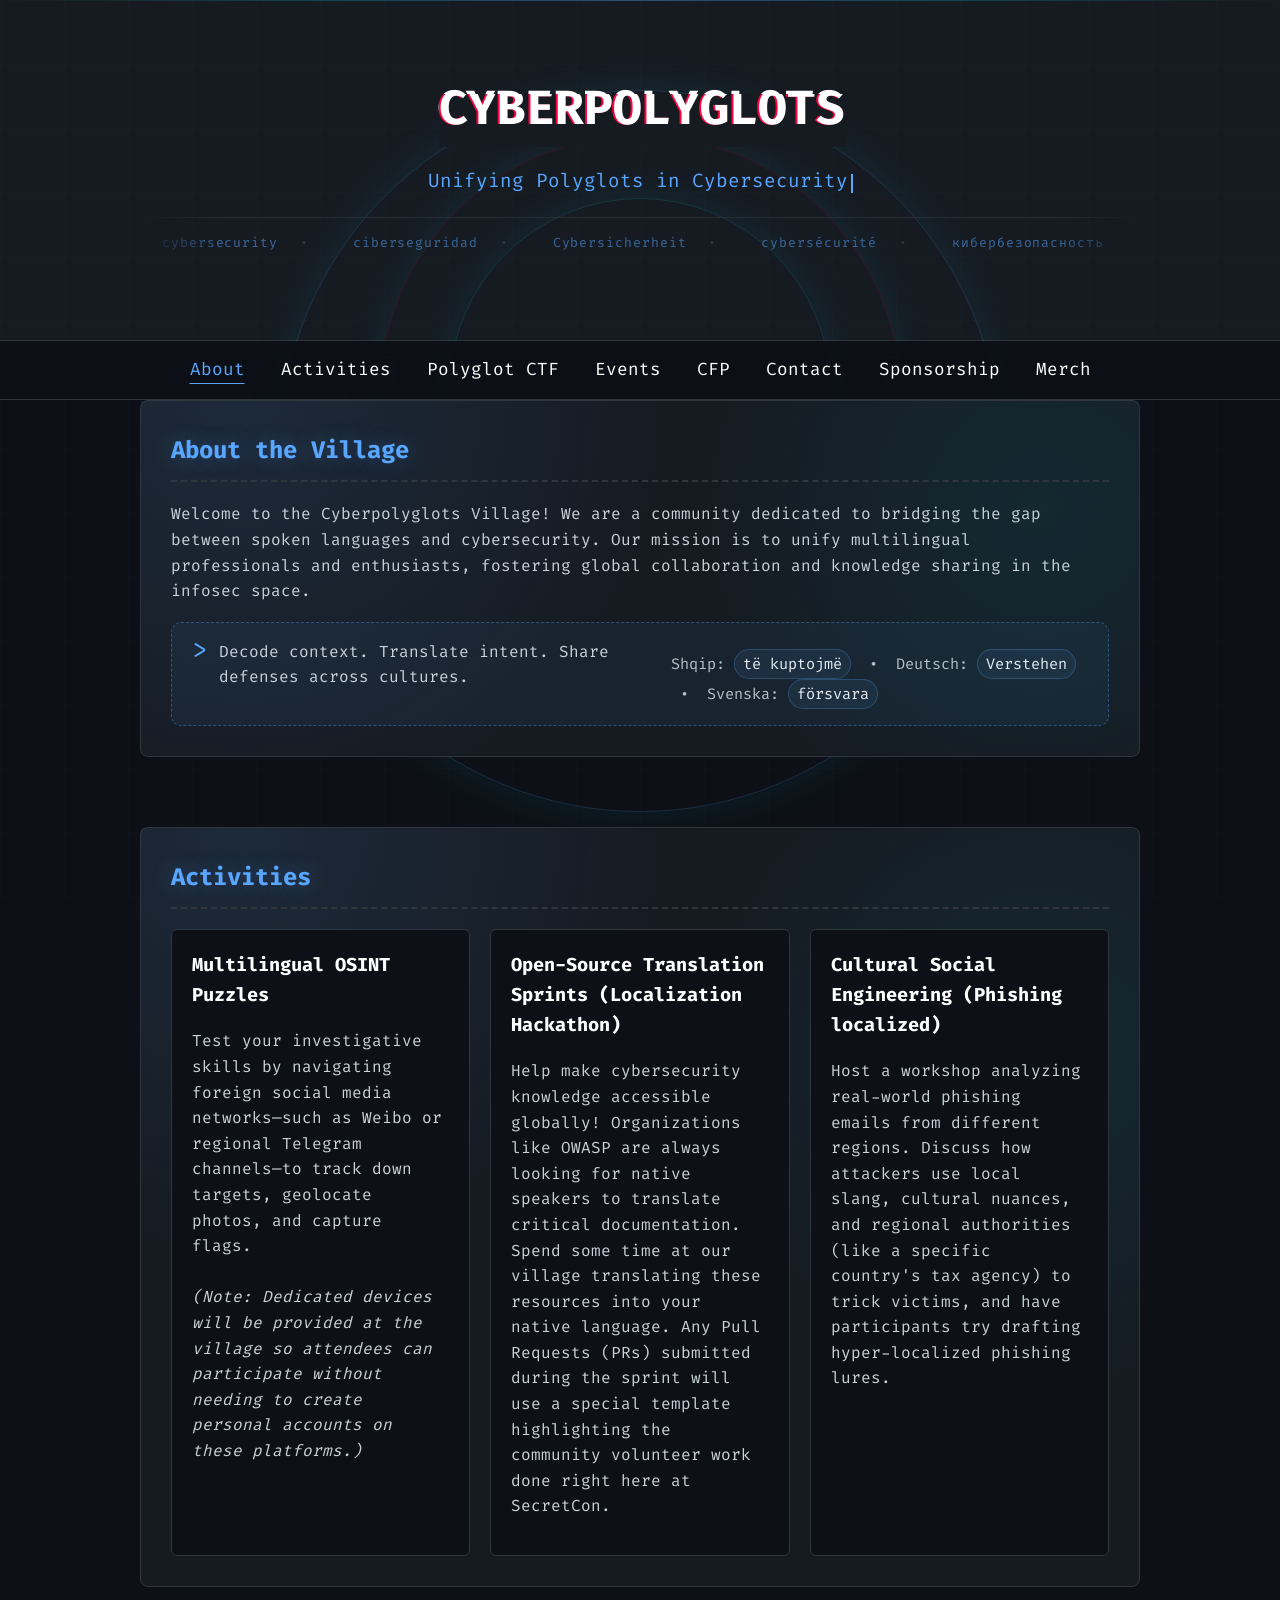
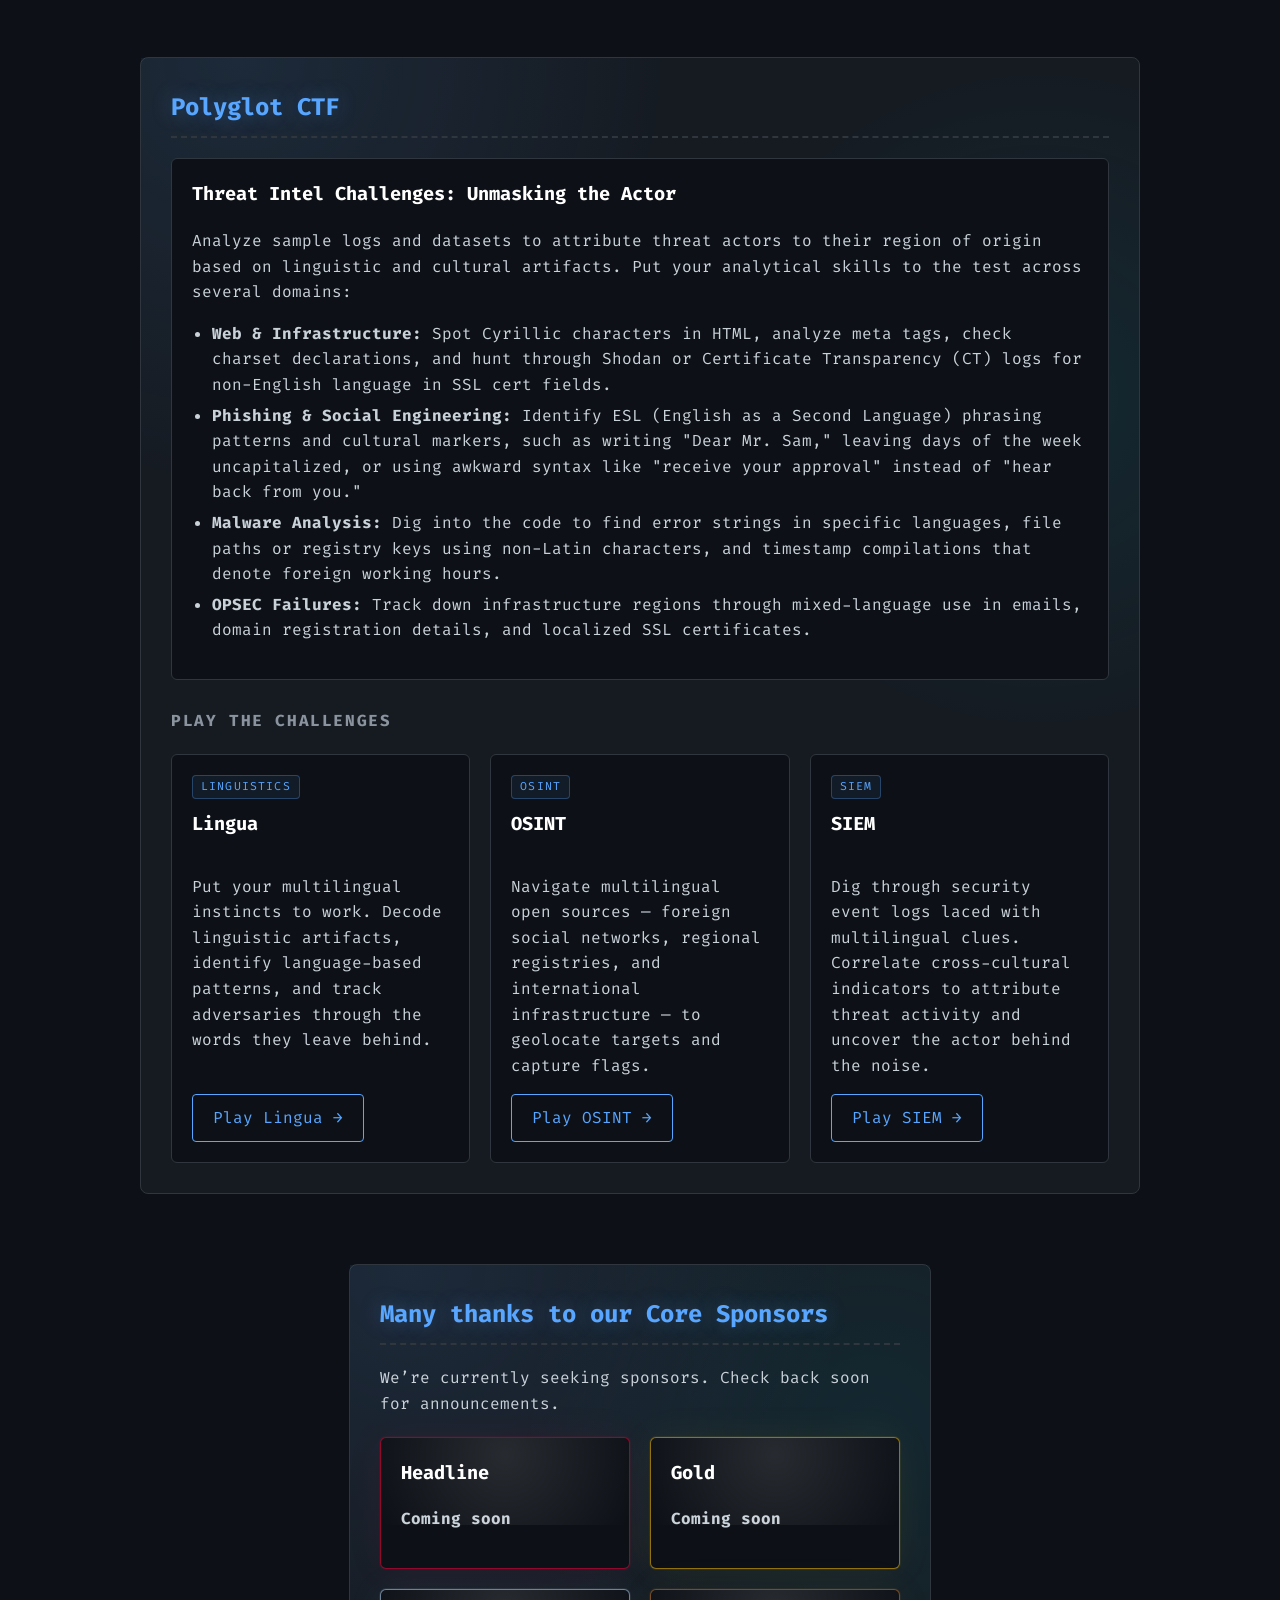
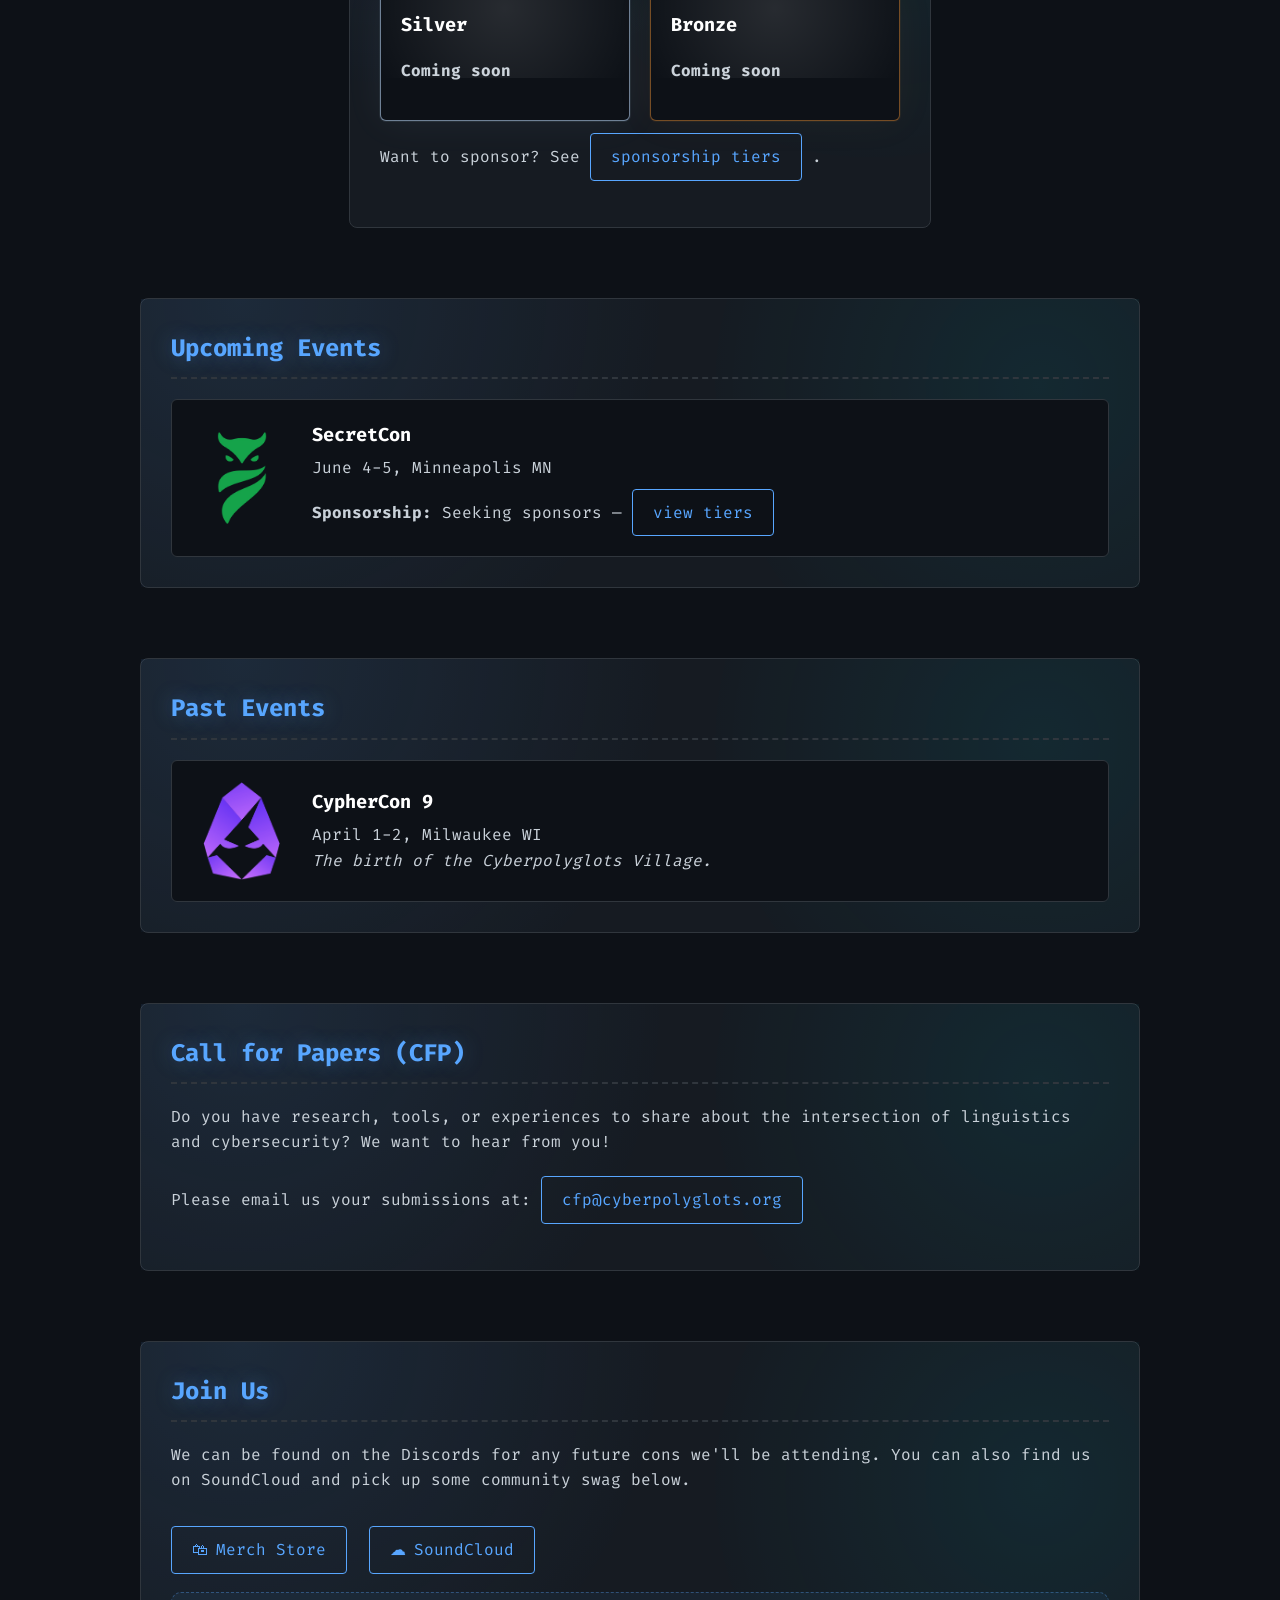
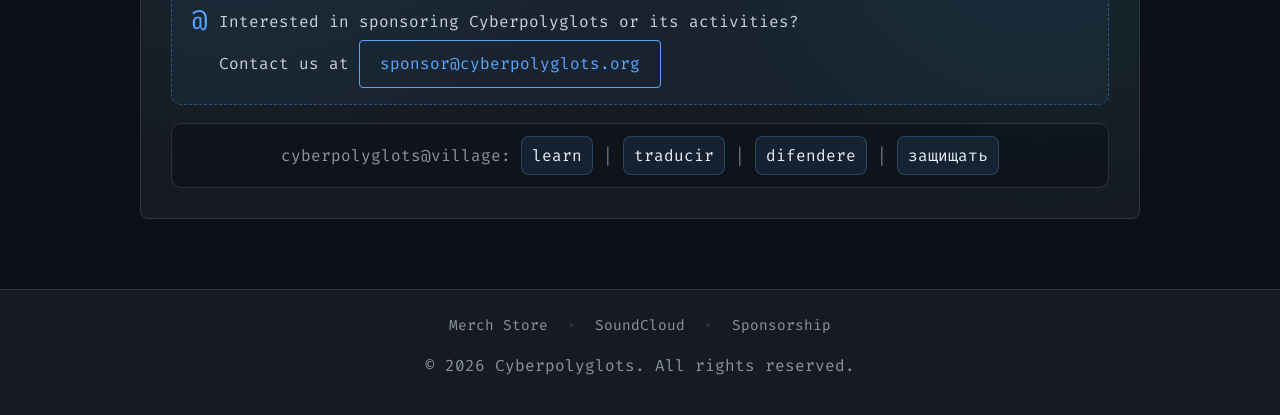
==== commit 21f1f2ff: "add Polyglot CTF challenge links to Polyglot CTF section Added three live challenge cards below the " ====
--- a/index.html
+++ b/index.html
@@ -111,6 +111,28 @@
                     </ul>
                 </div>
             </div>
+
+            <h3 class="challenges-heading">Play the Challenges</h3>
+            <div class="activity-grid">
+                <div class="activity-card challenge-card">
+                    <div class="challenge-tag">Linguistics</div>
+                    <h3>Lingua</h3>
+                    <p>Put your multilingual instincts to work. Decode linguistic artifacts, identify language-based patterns, and track adversaries through the words they leave behind.</p>
+                    <a href="https://lingua.cyberpolyglots.org" class="btn" target="_blank" rel="noopener">Play Lingua →</a>
+                </div>
+                <div class="activity-card challenge-card">
+                    <div class="challenge-tag">OSINT</div>
+                    <h3>OSINT</h3>
+                    <p>Navigate multilingual open sources — foreign social networks, regional registries, and international infrastructure — to geolocate targets and capture flags.</p>
+                    <a href="https://osint.cyberpolyglots.org" class="btn" target="_blank" rel="noopener">Play OSINT →</a>
+                </div>
+                <div class="activity-card challenge-card">
+                    <div class="challenge-tag">SIEM</div>
+                    <h3>SIEM</h3>
+                    <p>Dig through security event logs laced with multilingual clues. Correlate cross-cultural indicators to attribute threat activity and uncover the actor behind the noise.</p>
+                    <a href="https://siem.cyberpolyglots.org" class="btn" target="_blank" rel="noopener">Play SIEM →</a>
+                </div>
+            </div>
         </section>
 
         <section id="core-sponsors">
--- a/style.css
+++ b/style.css
@@ -375,6 +375,40 @@
 .event-card p {
     margin: 0;
     color: var(--text-color);
+}
+
+/* Challenge cards */
+.challenges-heading {
+    color: var(--text-color);
+    margin: 28px 0 4px;
+    font-size: 1rem;
+    text-transform: uppercase;
+    letter-spacing: 0.1em;
+    color: var(--muted);
+}
+
+.challenge-card {
+    display: flex;
+    flex-direction: column;
+}
+
+.challenge-card .btn {
+    margin-top: auto;
+    align-self: flex-start;
+}
+
+.challenge-tag {
+    display: inline-block;
+    font-size: 0.72rem;
+    text-transform: uppercase;
+    letter-spacing: 0.1em;
+    color: var(--accent-color);
+    border: 1px solid rgba(88, 166, 255, 0.3);
+    background: rgba(88, 166, 255, 0.08);
+    border-radius: 4px;
+    padding: 2px 8px;
+    margin-bottom: 10px;
+    width: fit-content;
 }
 
 /* Community links row (Join Us section) */
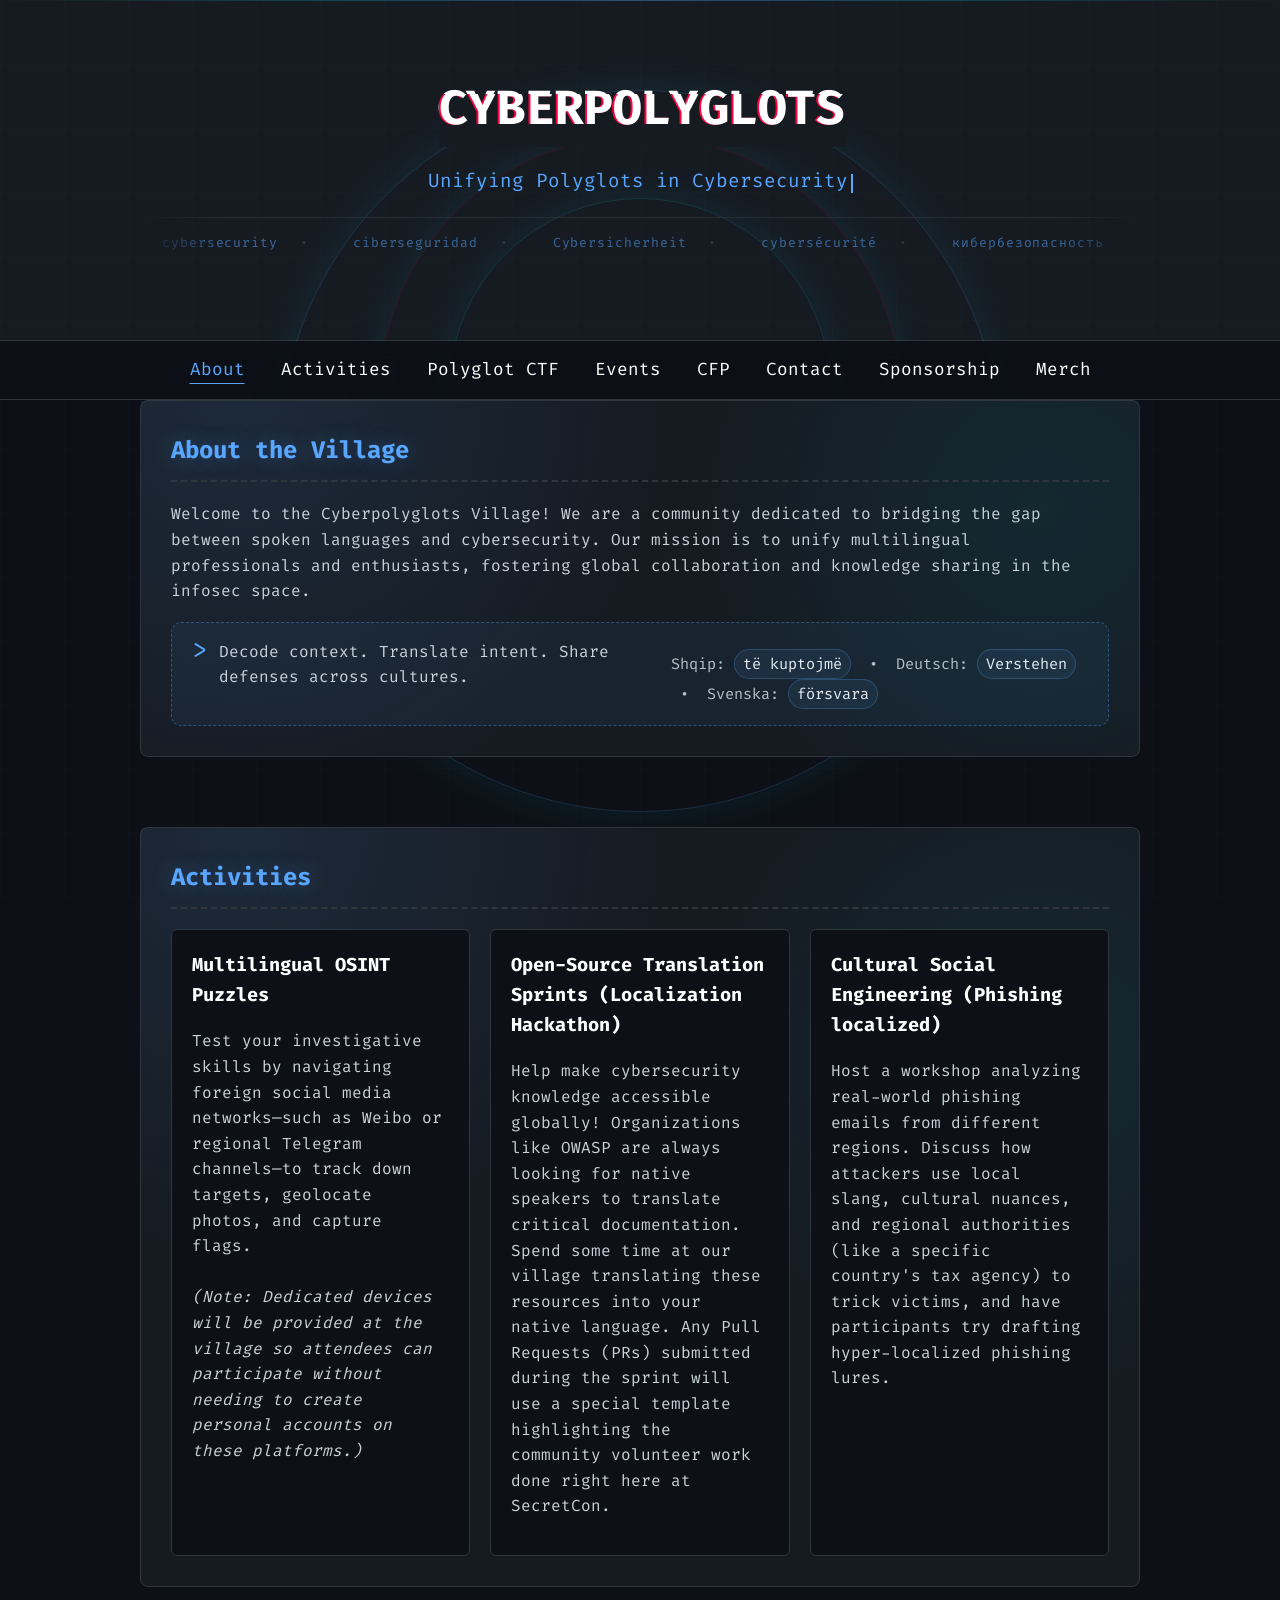
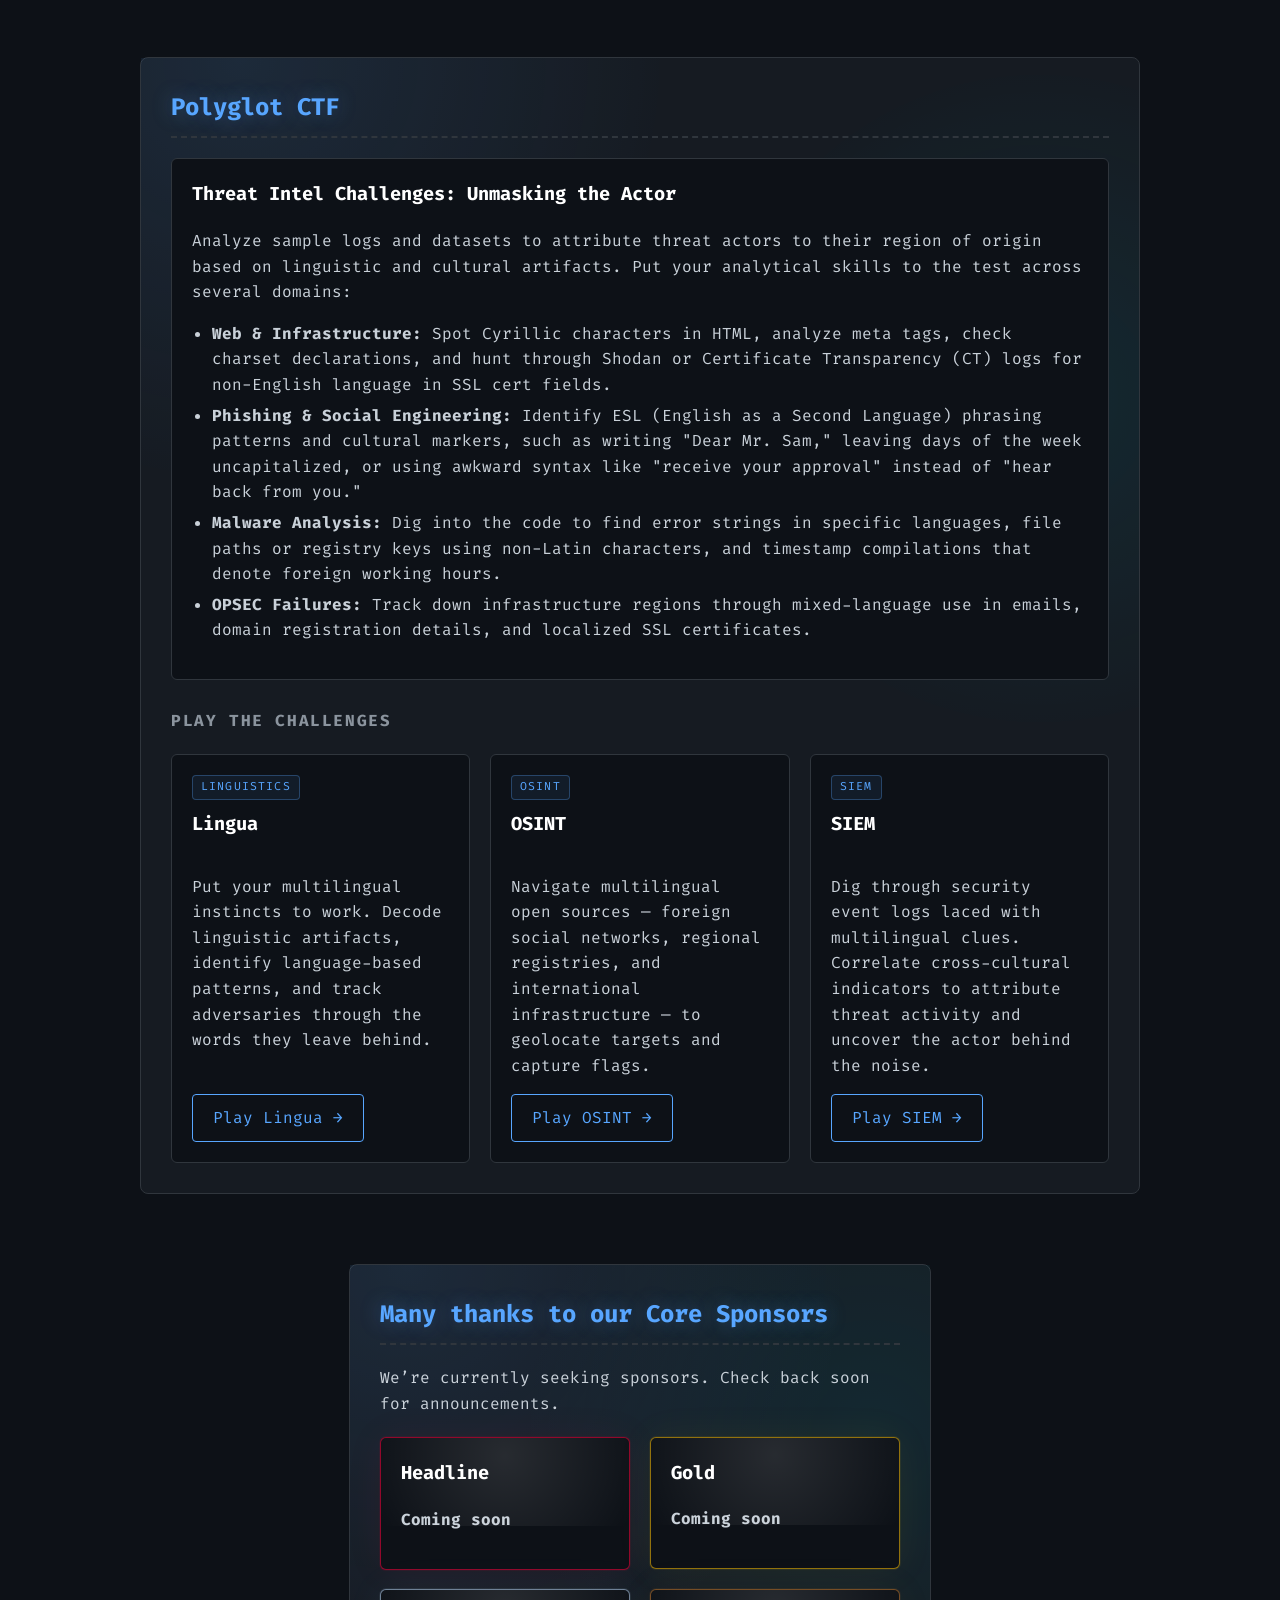
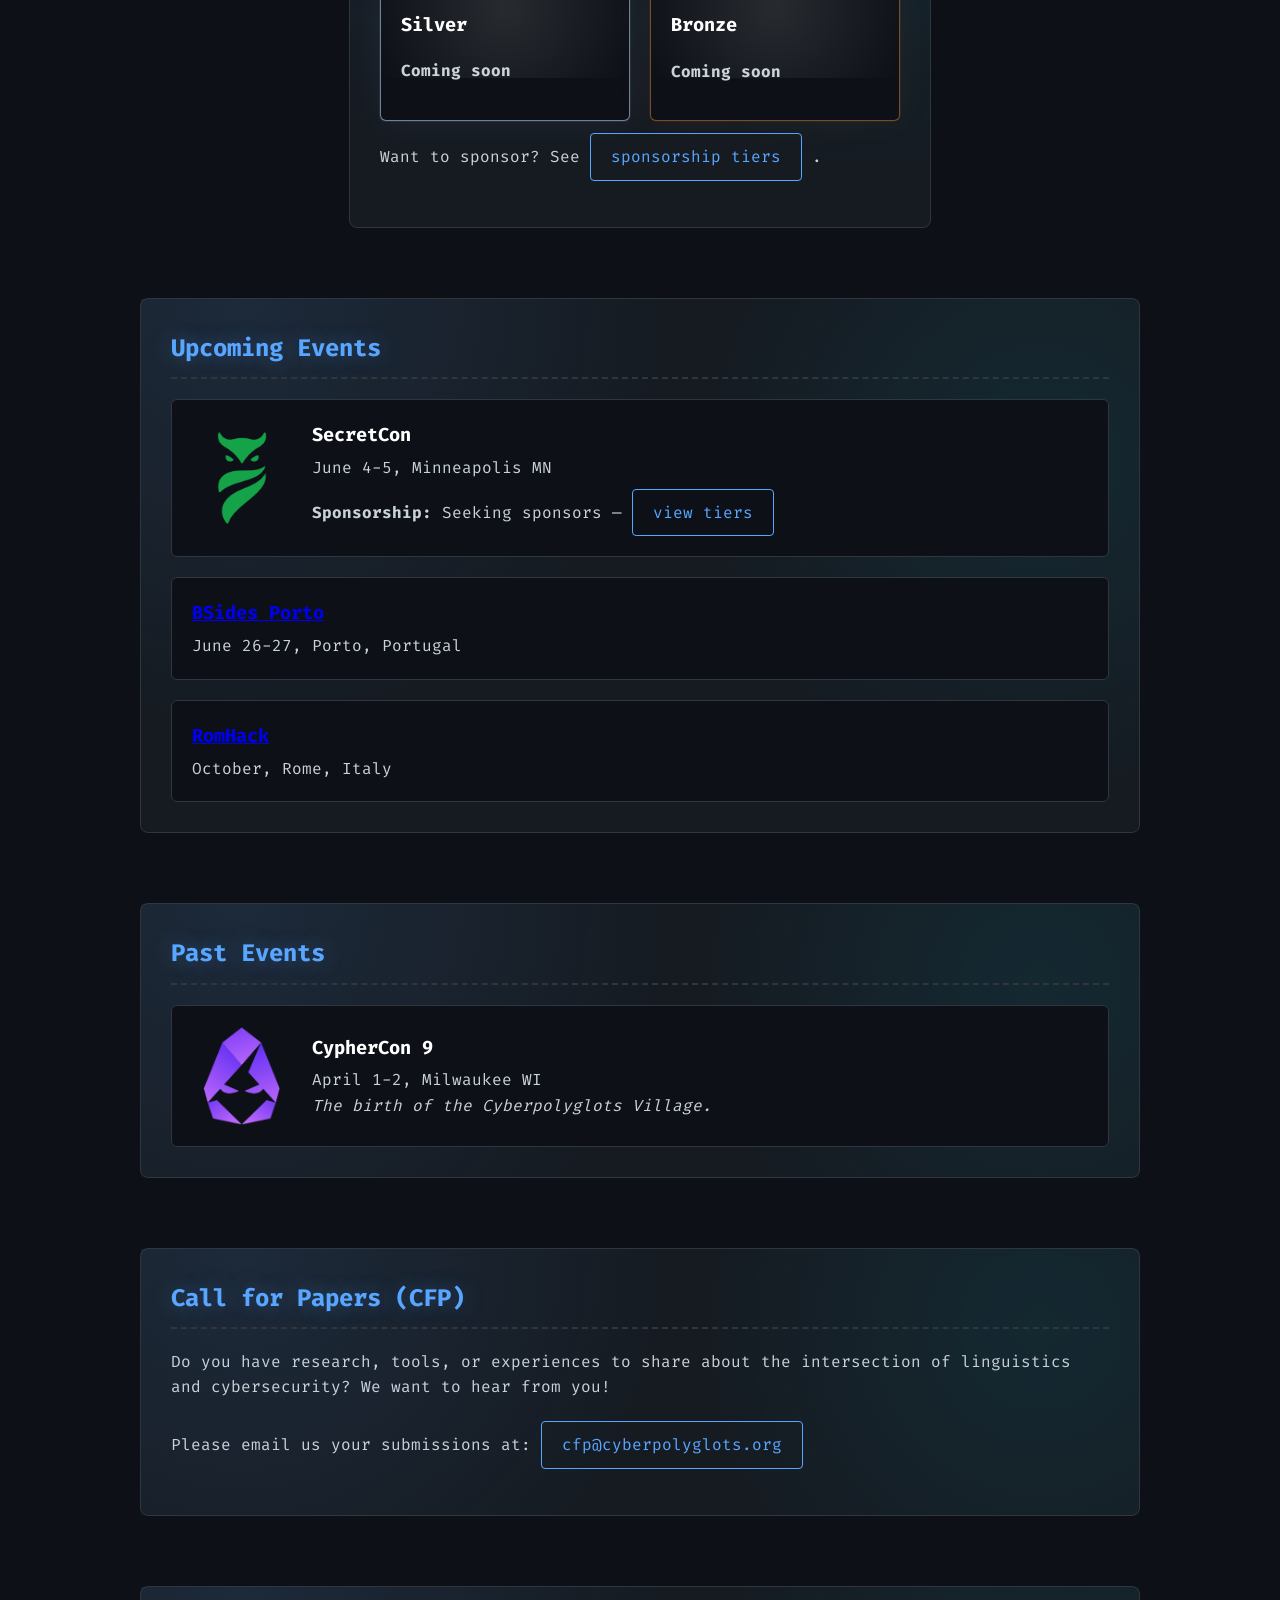
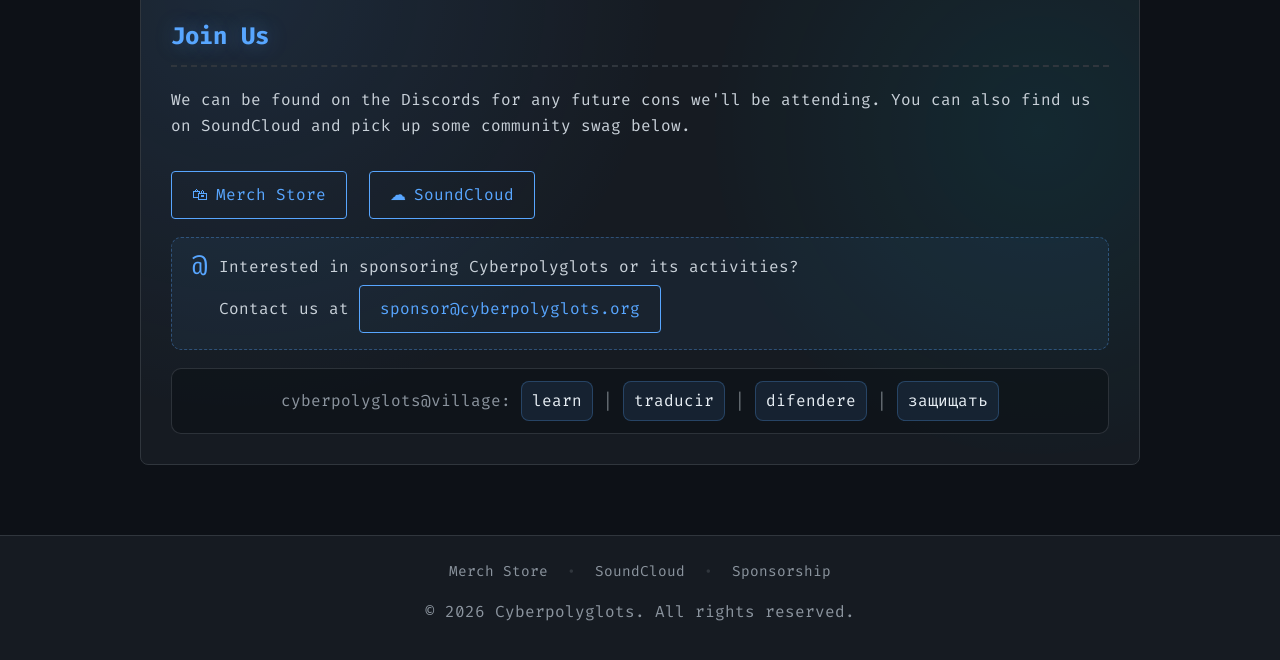
==== commit e2dac939: "Add BSides Porto and RomHack to upcoming events Co-Authored-By: Claude Sonnet 4.6 <noreply@anthropic" ====
--- a/index.html
+++ b/index.html
@@ -2,6 +2,7 @@
 <html lang="en">
 <head>
     <meta charset="UTF-8">
+    <meta http-equiv="X-Clacks-Overhead" content="GNU Terry Pratchett">
     <meta name="viewport" content="width=device-width, initial-scale=1.0">
     <title>Cyberpolyglots - Unifying Polyglots in Cybersecurity</title>
     <link rel="stylesheet" href="style.css">
@@ -175,6 +176,18 @@
                         <p><strong>Sponsorship:</strong> Seeking sponsors — <a href="sponsorship.html" class="btn" style="margin-top: 8px;">view tiers</a></p>
                     </div>
                 </div>
+                <div class="event-card">
+                    <div>
+                        <h3><a href="https://bsidesporto.org" target="_blank" rel="noopener">BSides Porto</a></h3>
+                        <p>June 26-27, Porto, Portugal</p>
+                    </div>
+                </div>
+                <div class="event-card">
+                    <div>
+                        <h3><a href="https://romhack.io" target="_blank" rel="noopener">RomHack</a></h3>
+                        <p>October, Rome, Italy</p>
+                    </div>
+                </div>
             </div>
         </section>
 
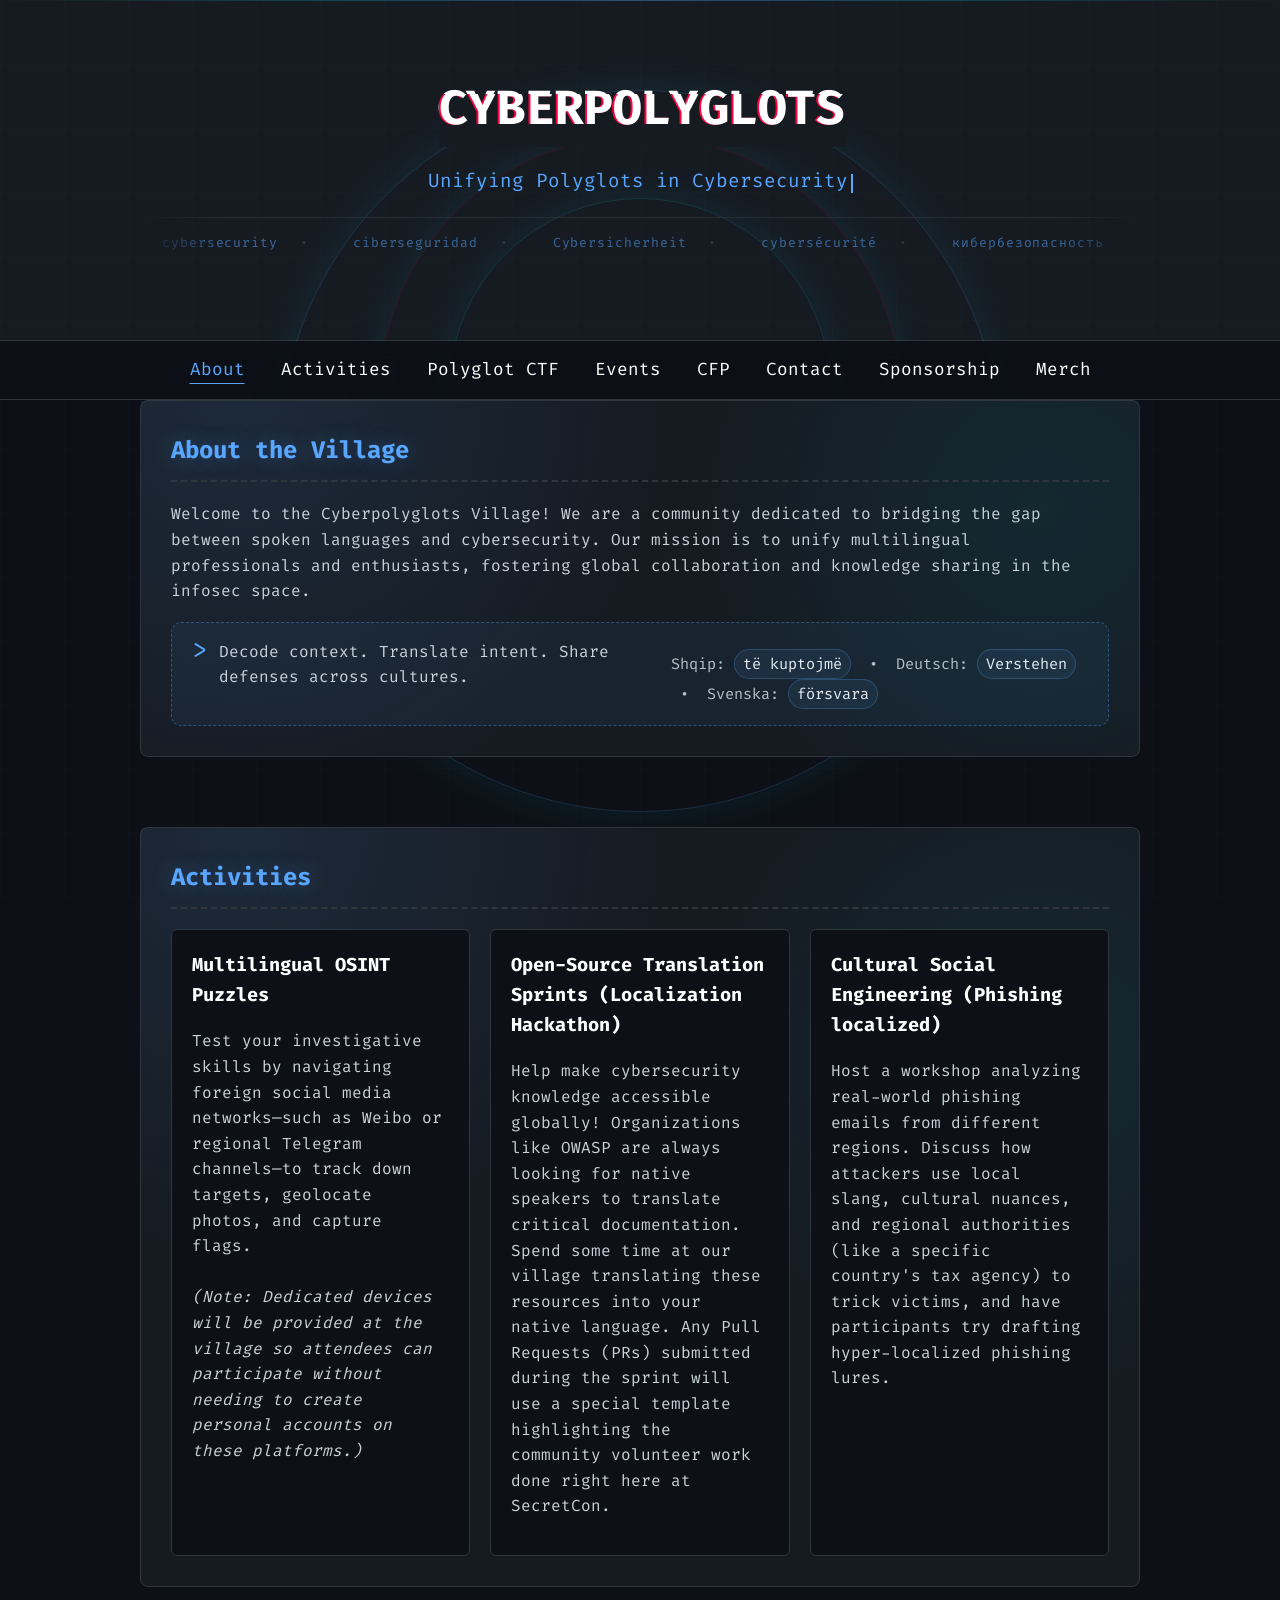
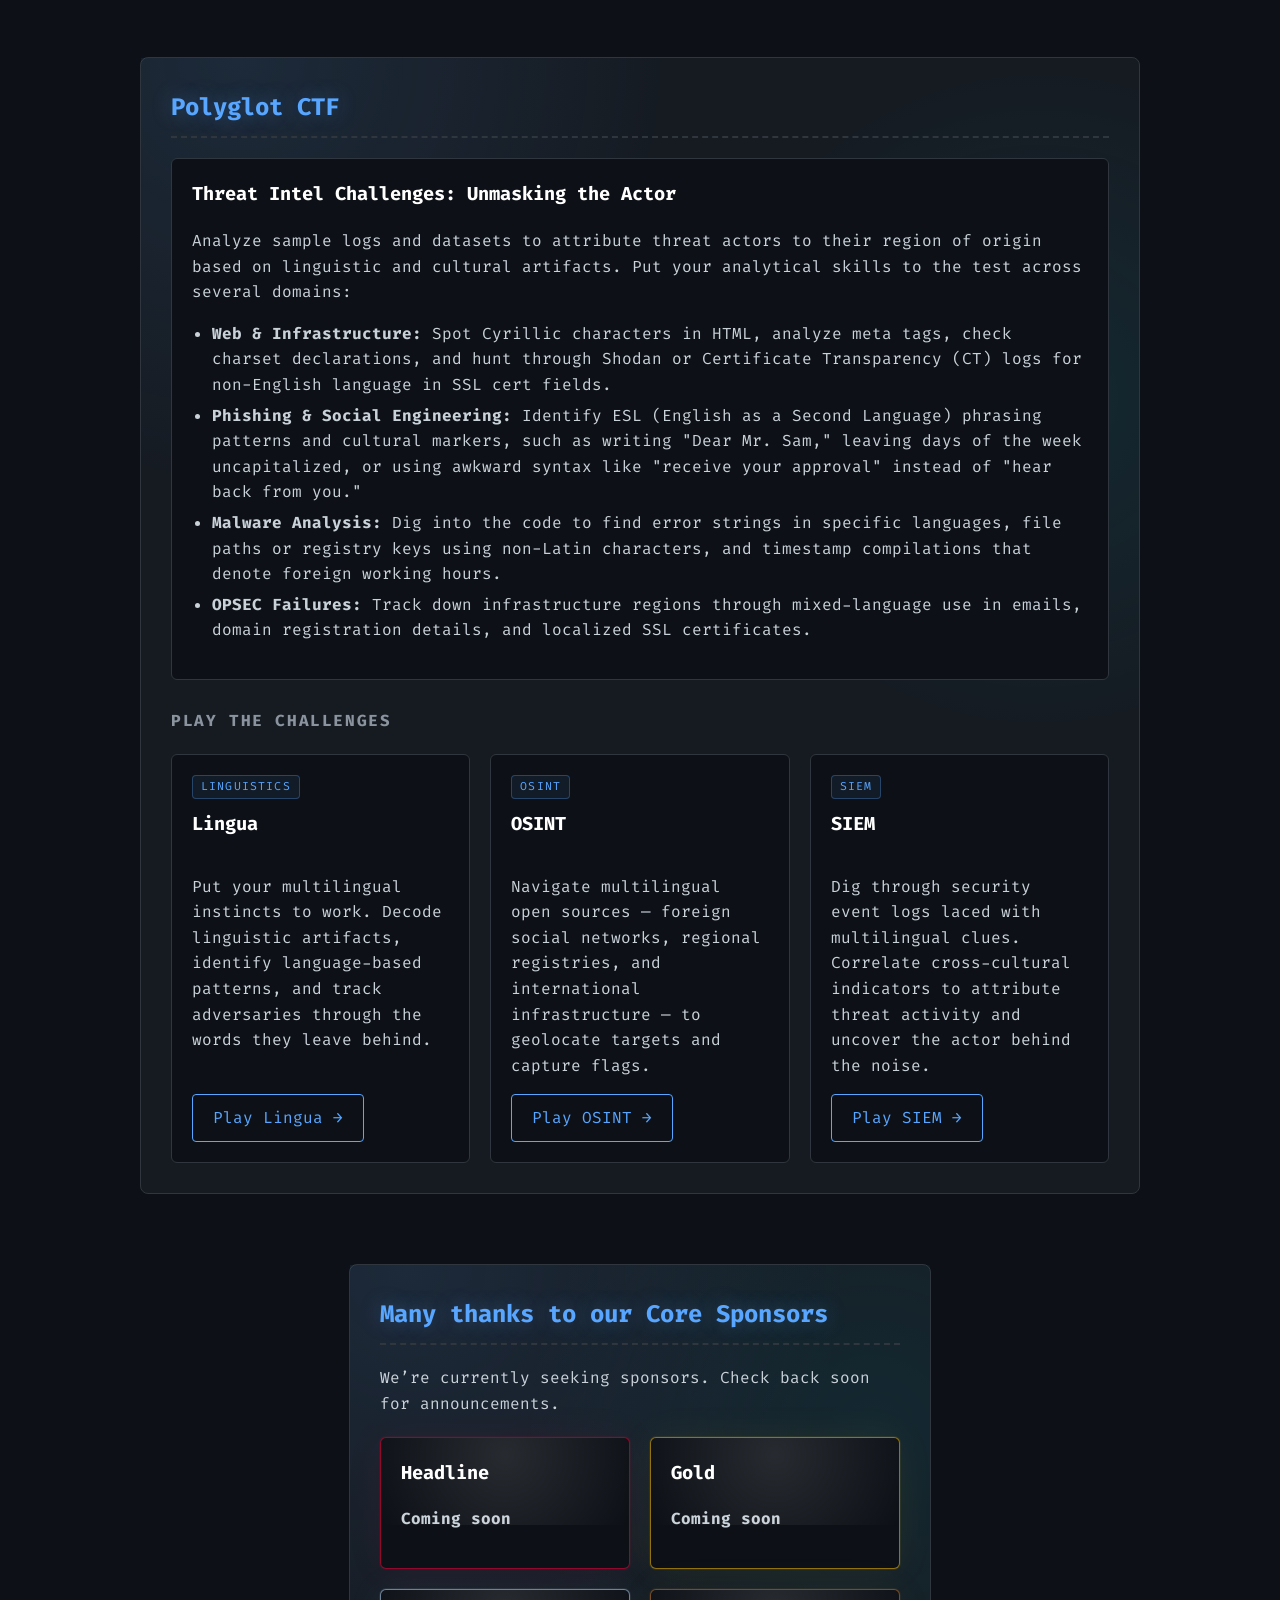
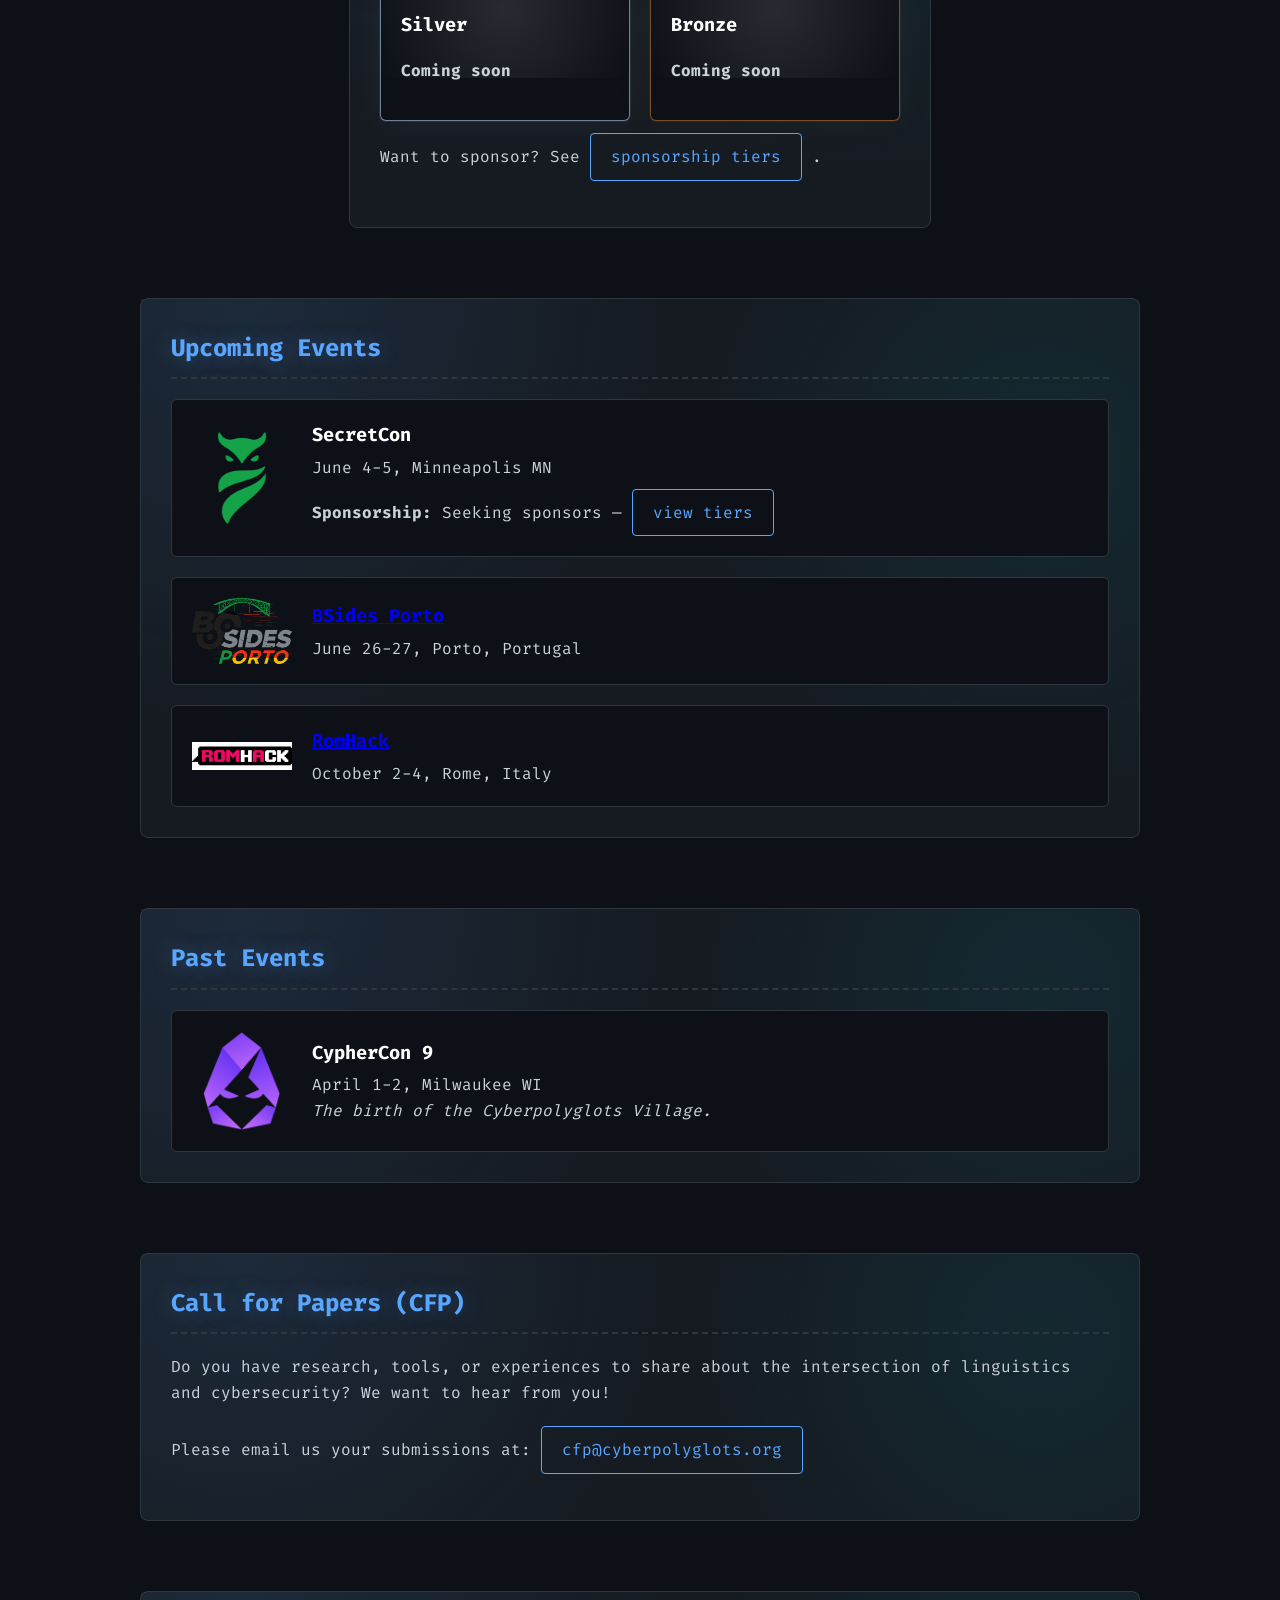
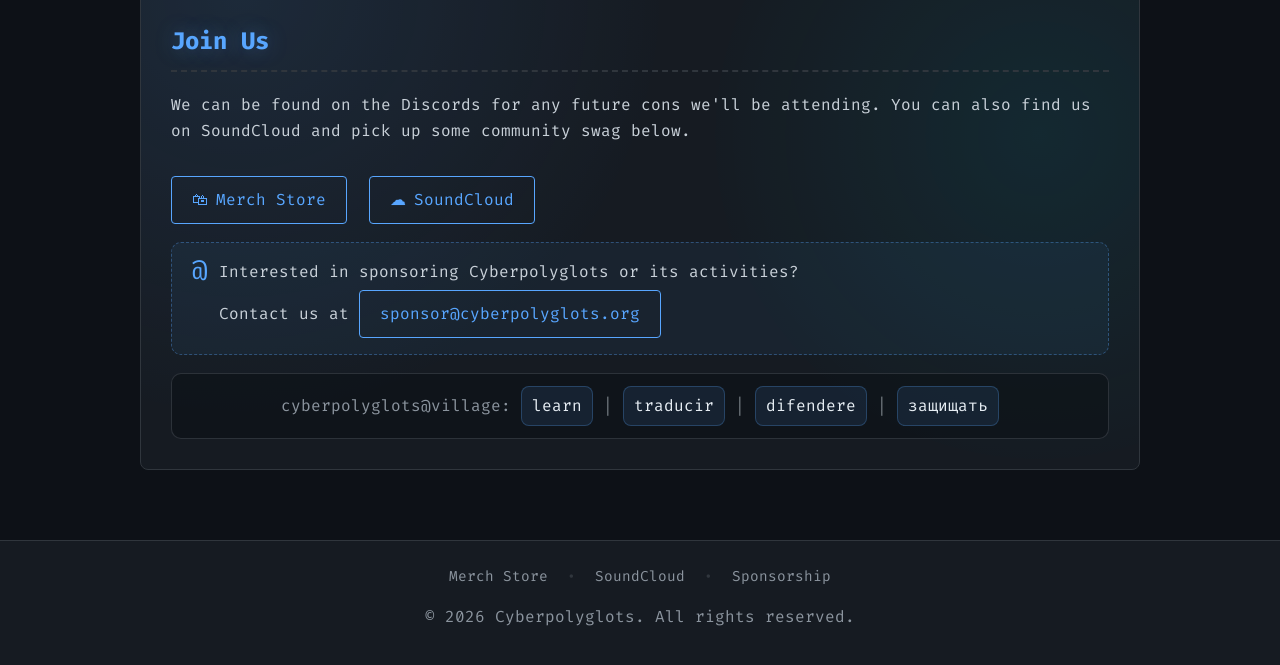
==== commit 84d942b6: "Add logos for BSides Porto and RomHack, fix RomHack dates Co-Authored-By: Claude Sonnet 4.6 <noreply" ====
--- a/index.html
+++ b/index.html
@@ -177,15 +177,17 @@
                     </div>
                 </div>
                 <div class="event-card">
+                    <img src="images/bsidesporto.png" alt="BSides Porto Logo" class="event-logo">
                     <div>
                         <h3><a href="https://bsidesporto.org" target="_blank" rel="noopener">BSides Porto</a></h3>
                         <p>June 26-27, Porto, Portugal</p>
                     </div>
                 </div>
                 <div class="event-card">
+                    <img src="images/romhack.png" alt="RomHack Logo" class="event-logo">
                     <div>
                         <h3><a href="https://romhack.io" target="_blank" rel="noopener">RomHack</a></h3>
-                        <p>October, Rome, Italy</p>
+                        <p>October 2-4, Rome, Italy</p>
                     </div>
                 </div>
             </div>
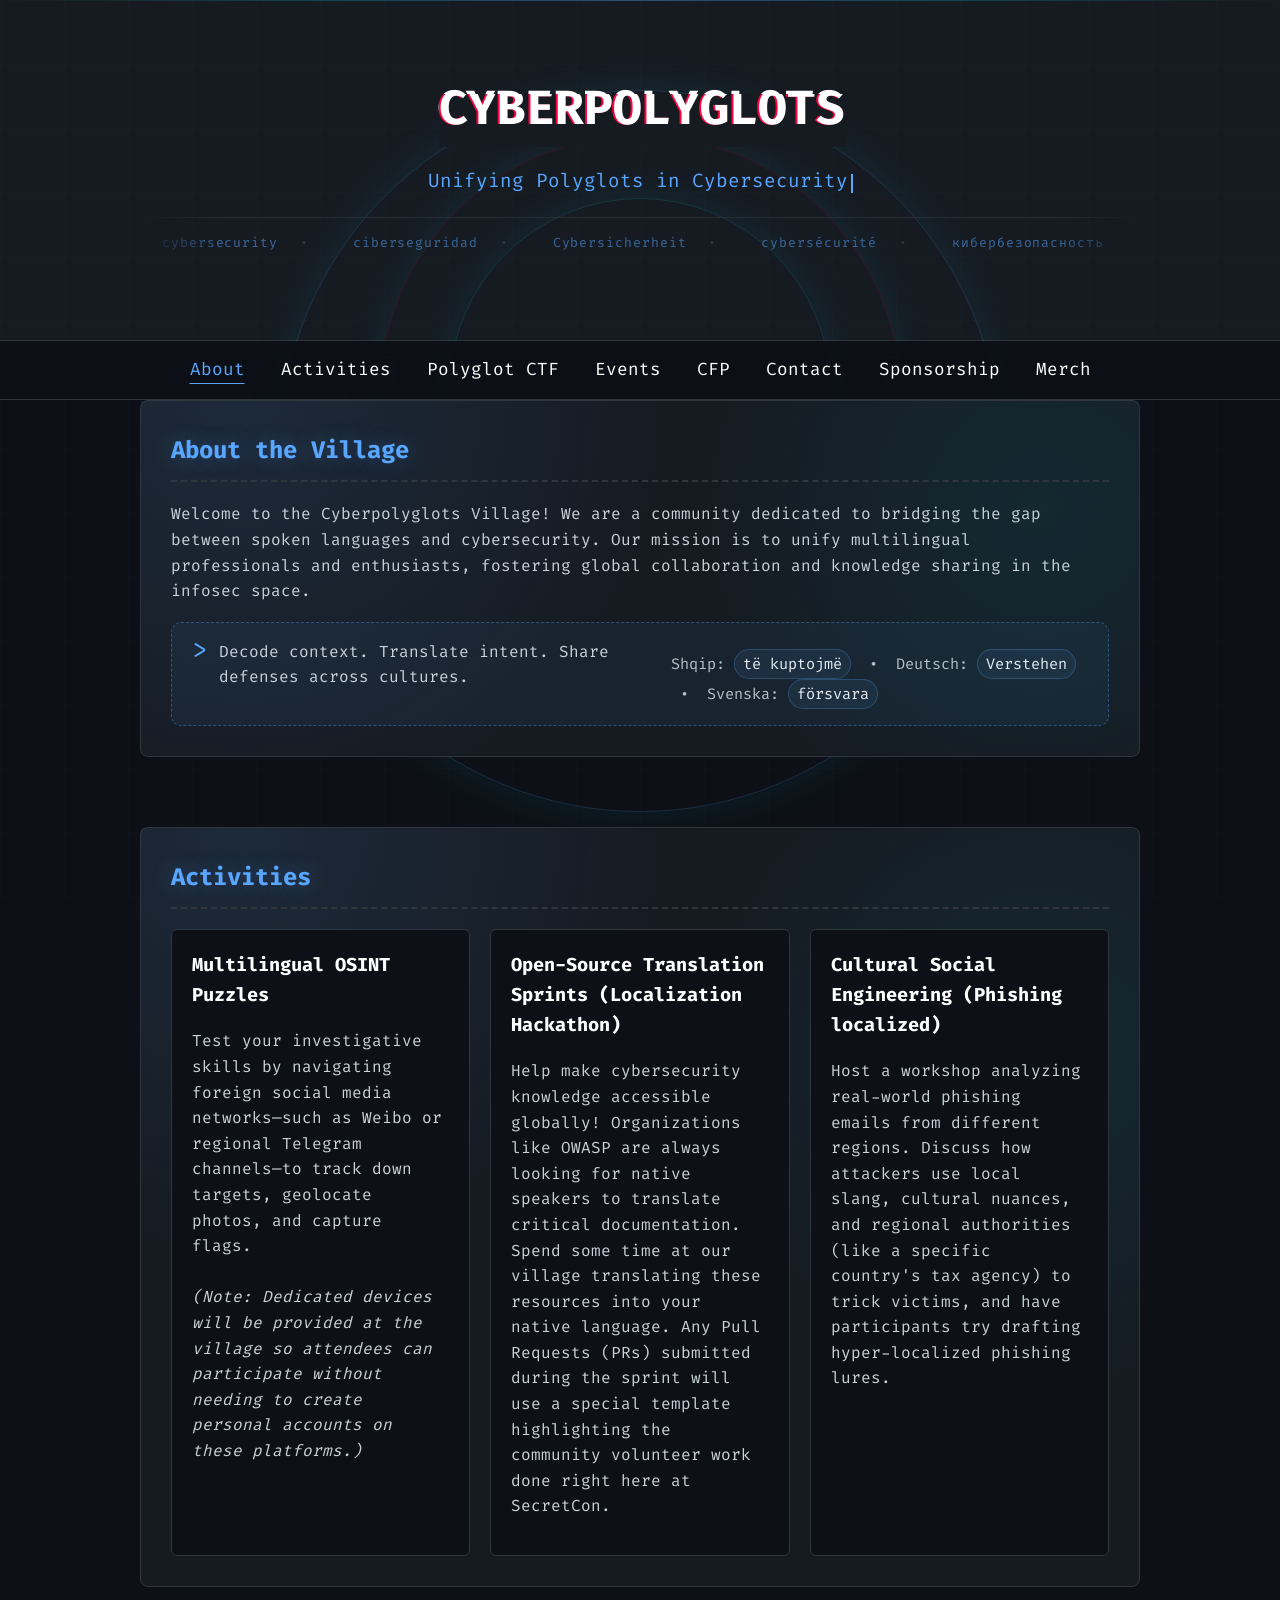
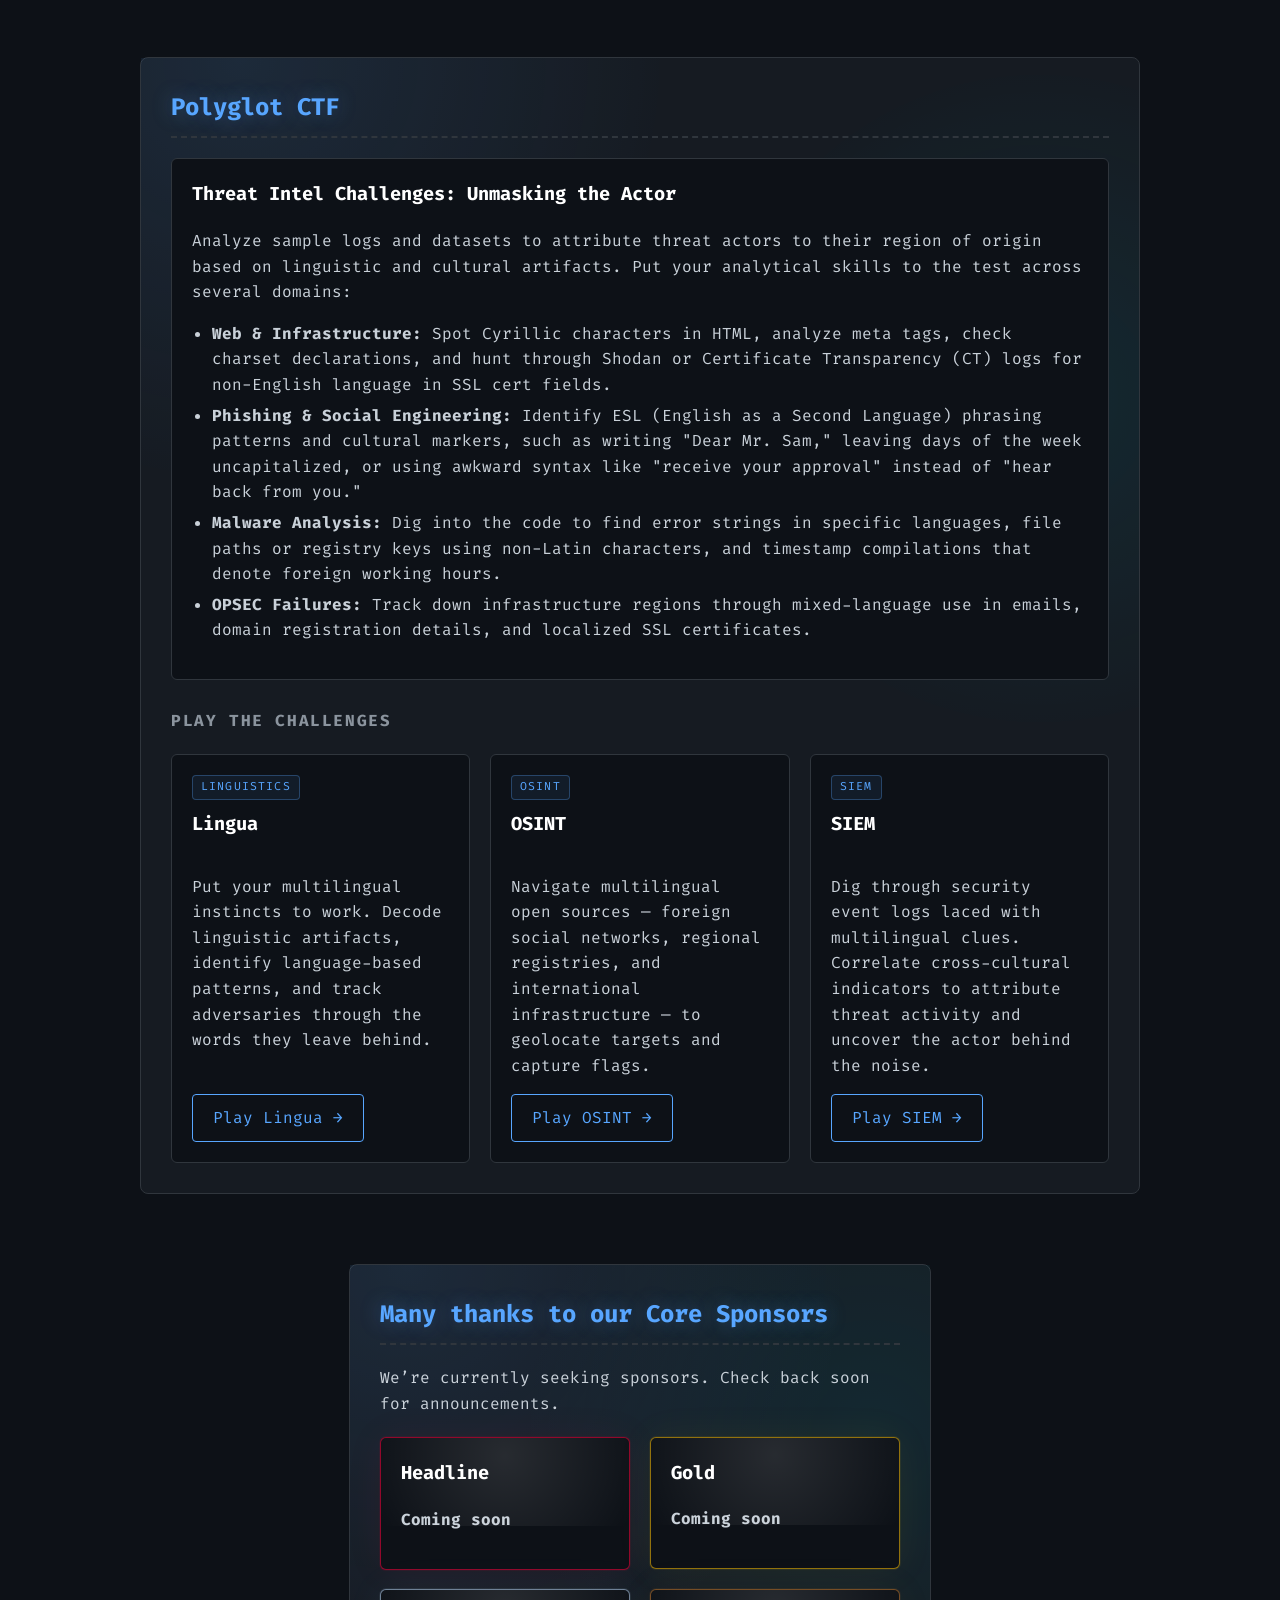
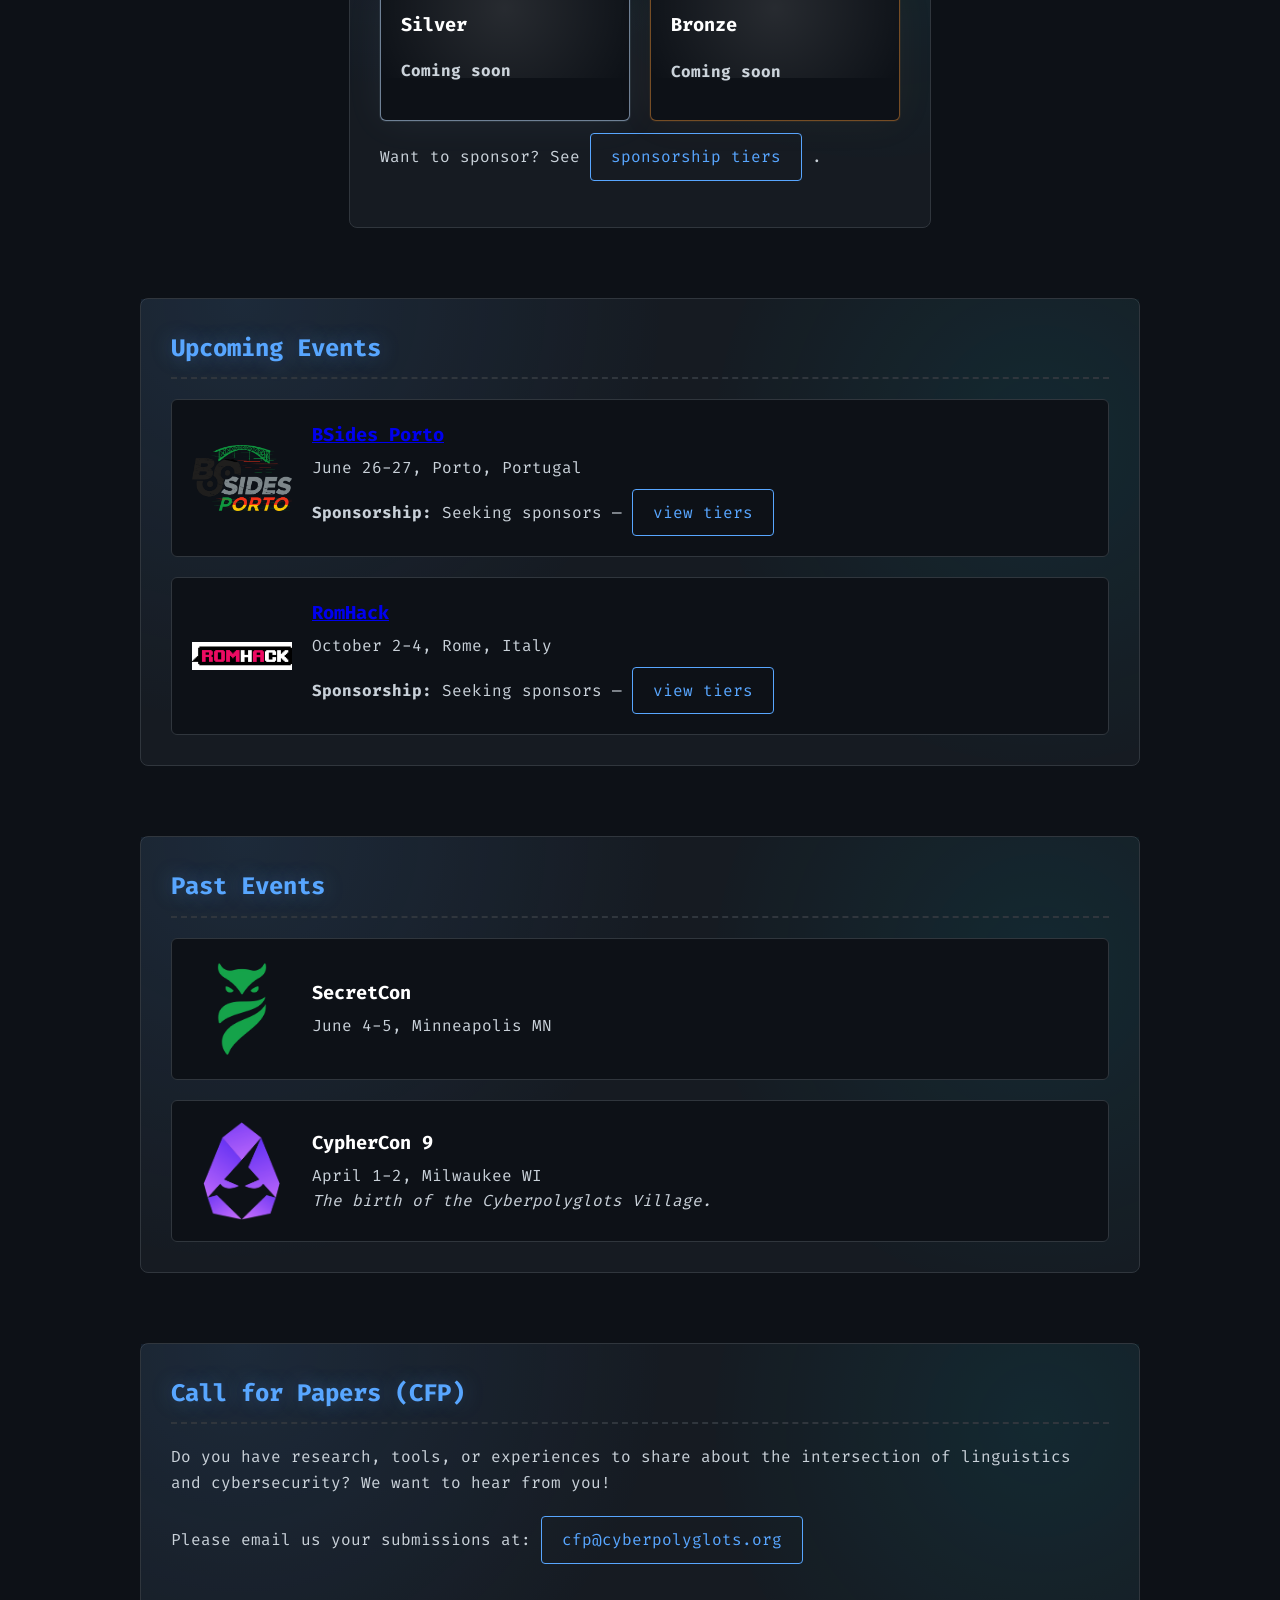
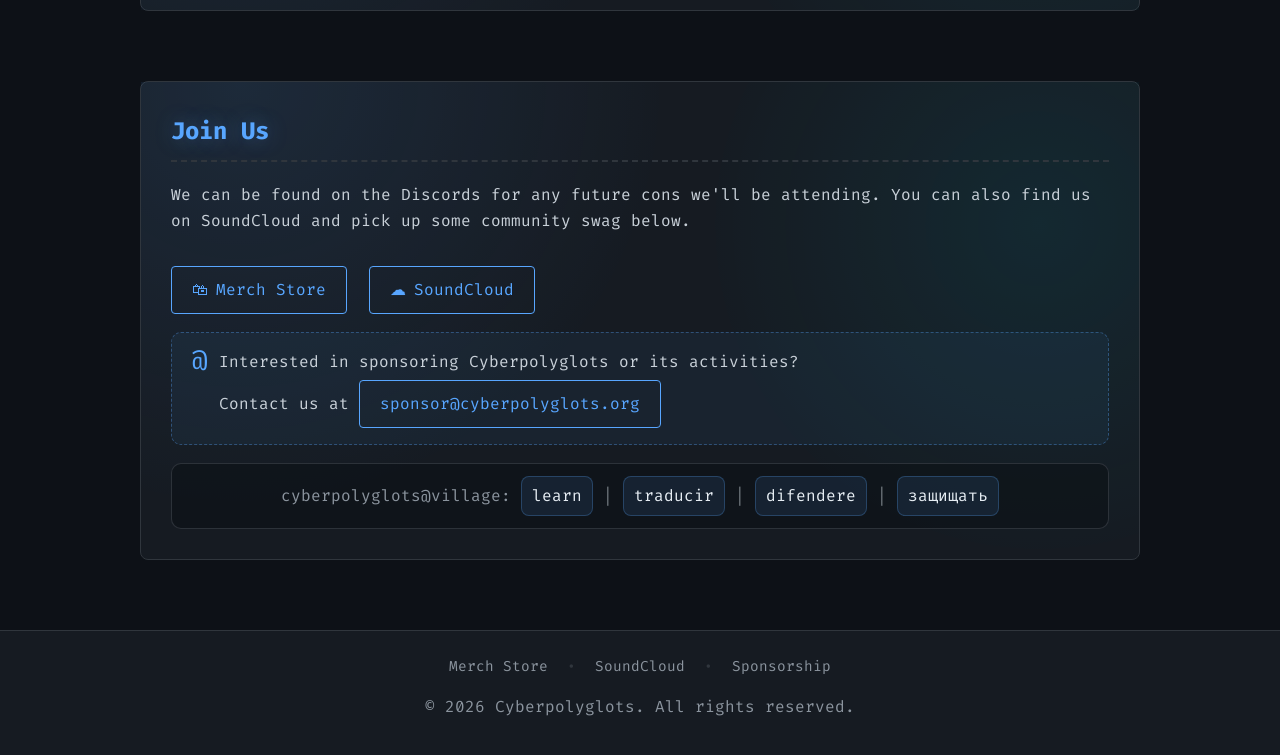
==== commit 4fab6370: "Move SecretCon to past events, add sponsorship line to BSides Porto and RomHack Co-Authored-By: Clau" ====
--- a/index.html
+++ b/index.html
@@ -169,18 +169,11 @@
             <h2>Upcoming Events</h2>
             <div class="event-list">
                 <div class="event-card">
-                    <img src="images/SecretCon Logo.webp" alt="SecretCon Logo" class="event-logo">
-                    <div>
-                        <h3>SecretCon</h3>
-                        <p>June 4-5, Minneapolis MN</p>
-                        <p><strong>Sponsorship:</strong> Seeking sponsors — <a href="sponsorship.html" class="btn" style="margin-top: 8px;">view tiers</a></p>
-                    </div>
-                </div>
-                <div class="event-card">
                     <img src="images/bsidesporto.png" alt="BSides Porto Logo" class="event-logo">
                     <div>
                         <h3><a href="https://bsidesporto.org" target="_blank" rel="noopener">BSides Porto</a></h3>
                         <p>June 26-27, Porto, Portugal</p>
+                        <p><strong>Sponsorship:</strong> Seeking sponsors — <a href="sponsorship.html" class="btn" style="margin-top: 8px;">view tiers</a></p>
                     </div>
                 </div>
                 <div class="event-card">
@@ -188,6 +181,7 @@
                     <div>
                         <h3><a href="https://romhack.io" target="_blank" rel="noopener">RomHack</a></h3>
                         <p>October 2-4, Rome, Italy</p>
+                        <p><strong>Sponsorship:</strong> Seeking sponsors — <a href="sponsorship.html" class="btn" style="margin-top: 8px;">view tiers</a></p>
                     </div>
                 </div>
             </div>
@@ -196,6 +190,13 @@
         <section id="past-events">
             <h2>Past Events</h2>
             <div class="event-list">
+                <div class="event-card">
+                    <img src="images/SecretCon Logo.webp" alt="SecretCon Logo" class="event-logo">
+                    <div>
+                        <h3>SecretCon</h3>
+                        <p>June 4-5, Minneapolis MN</p>
+                    </div>
+                </div>
                 <div class="event-card">
                     <img src="images/cyphercon.png" alt="CypherCon 9 Logo" class="event-logo">
                     <div>
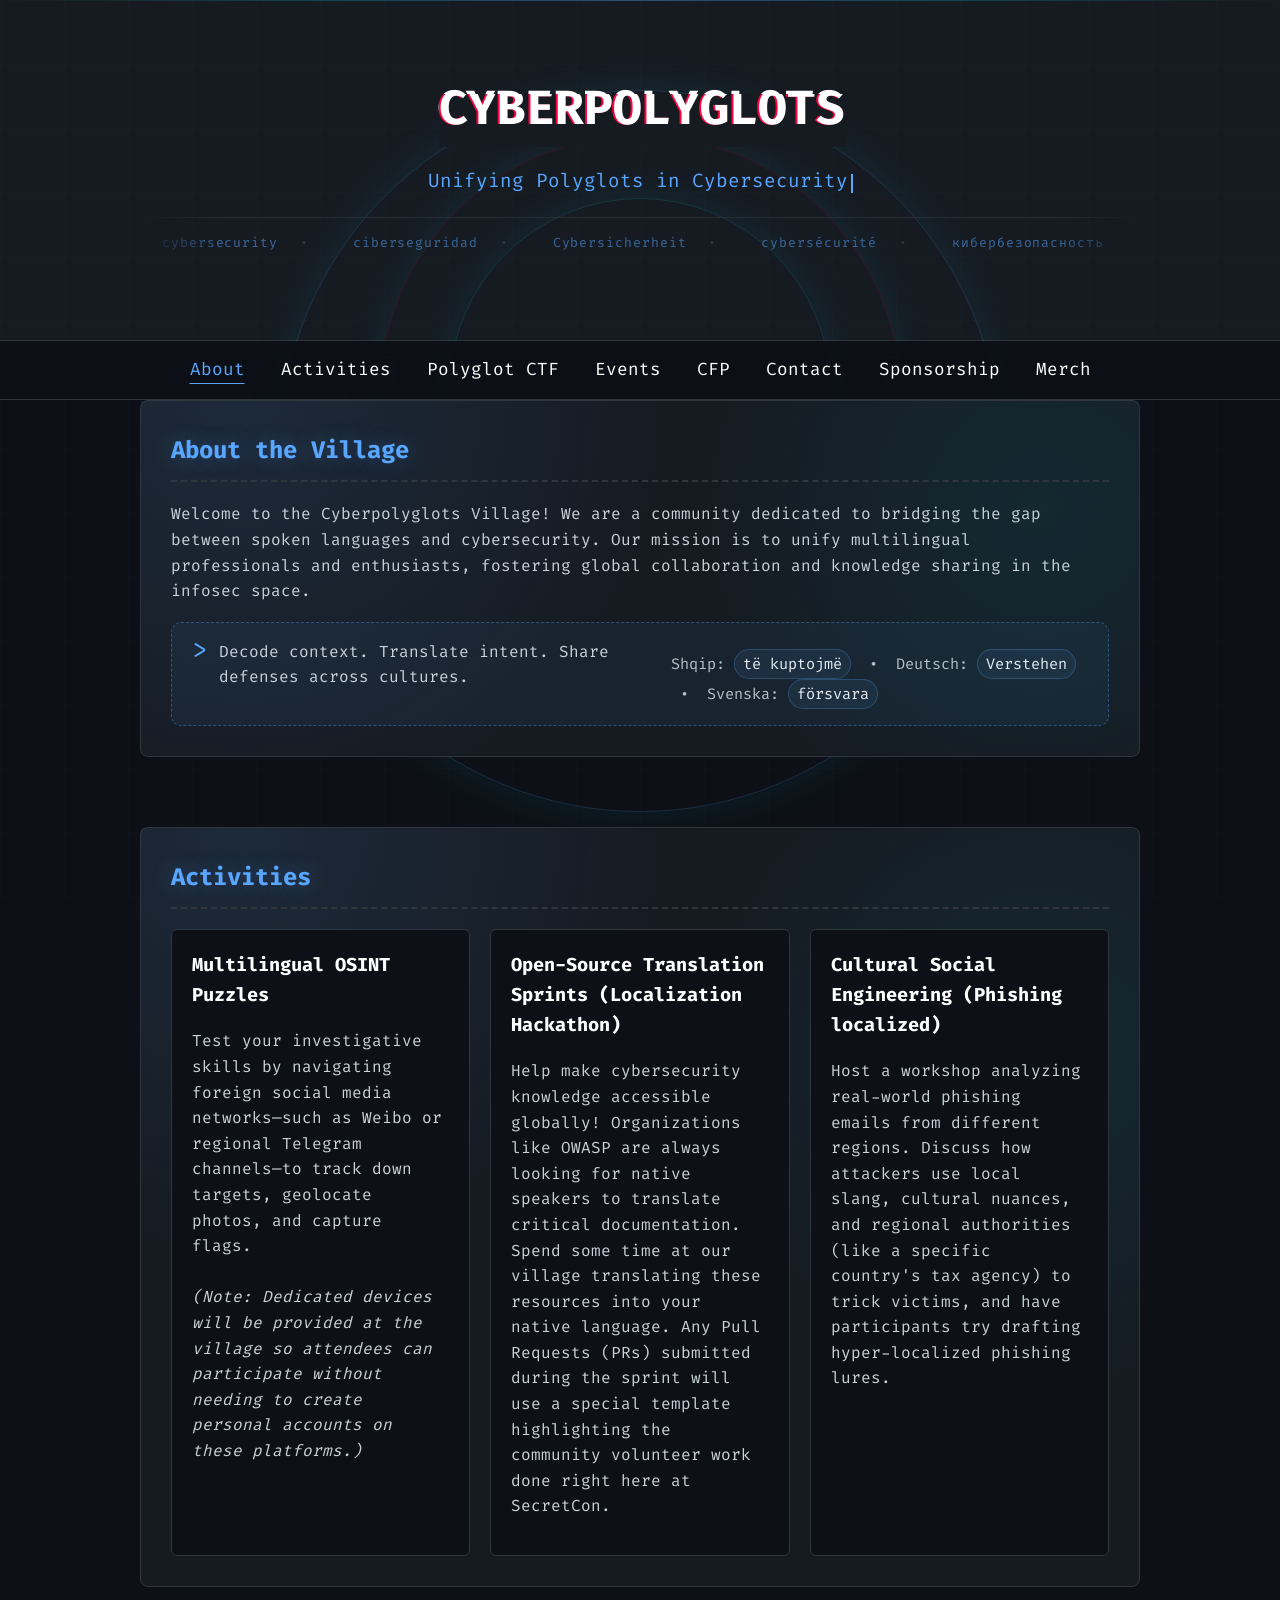
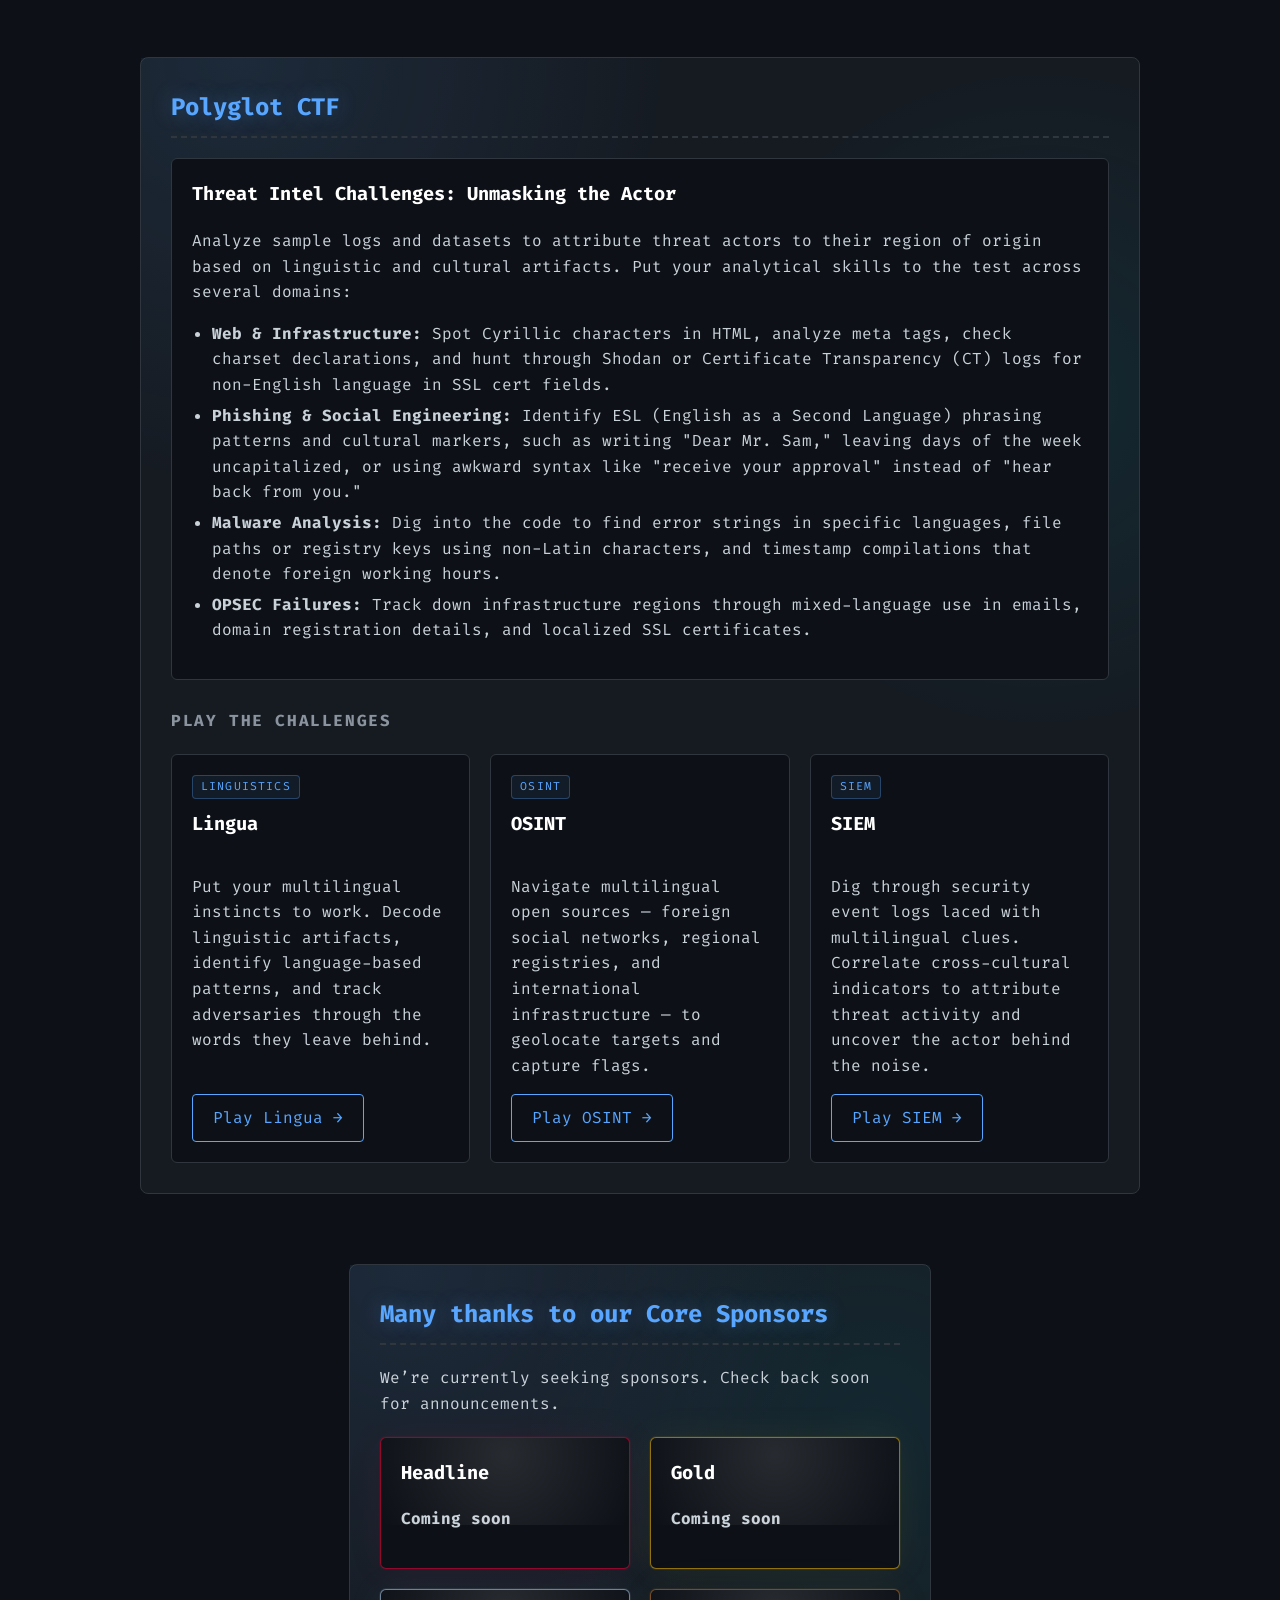
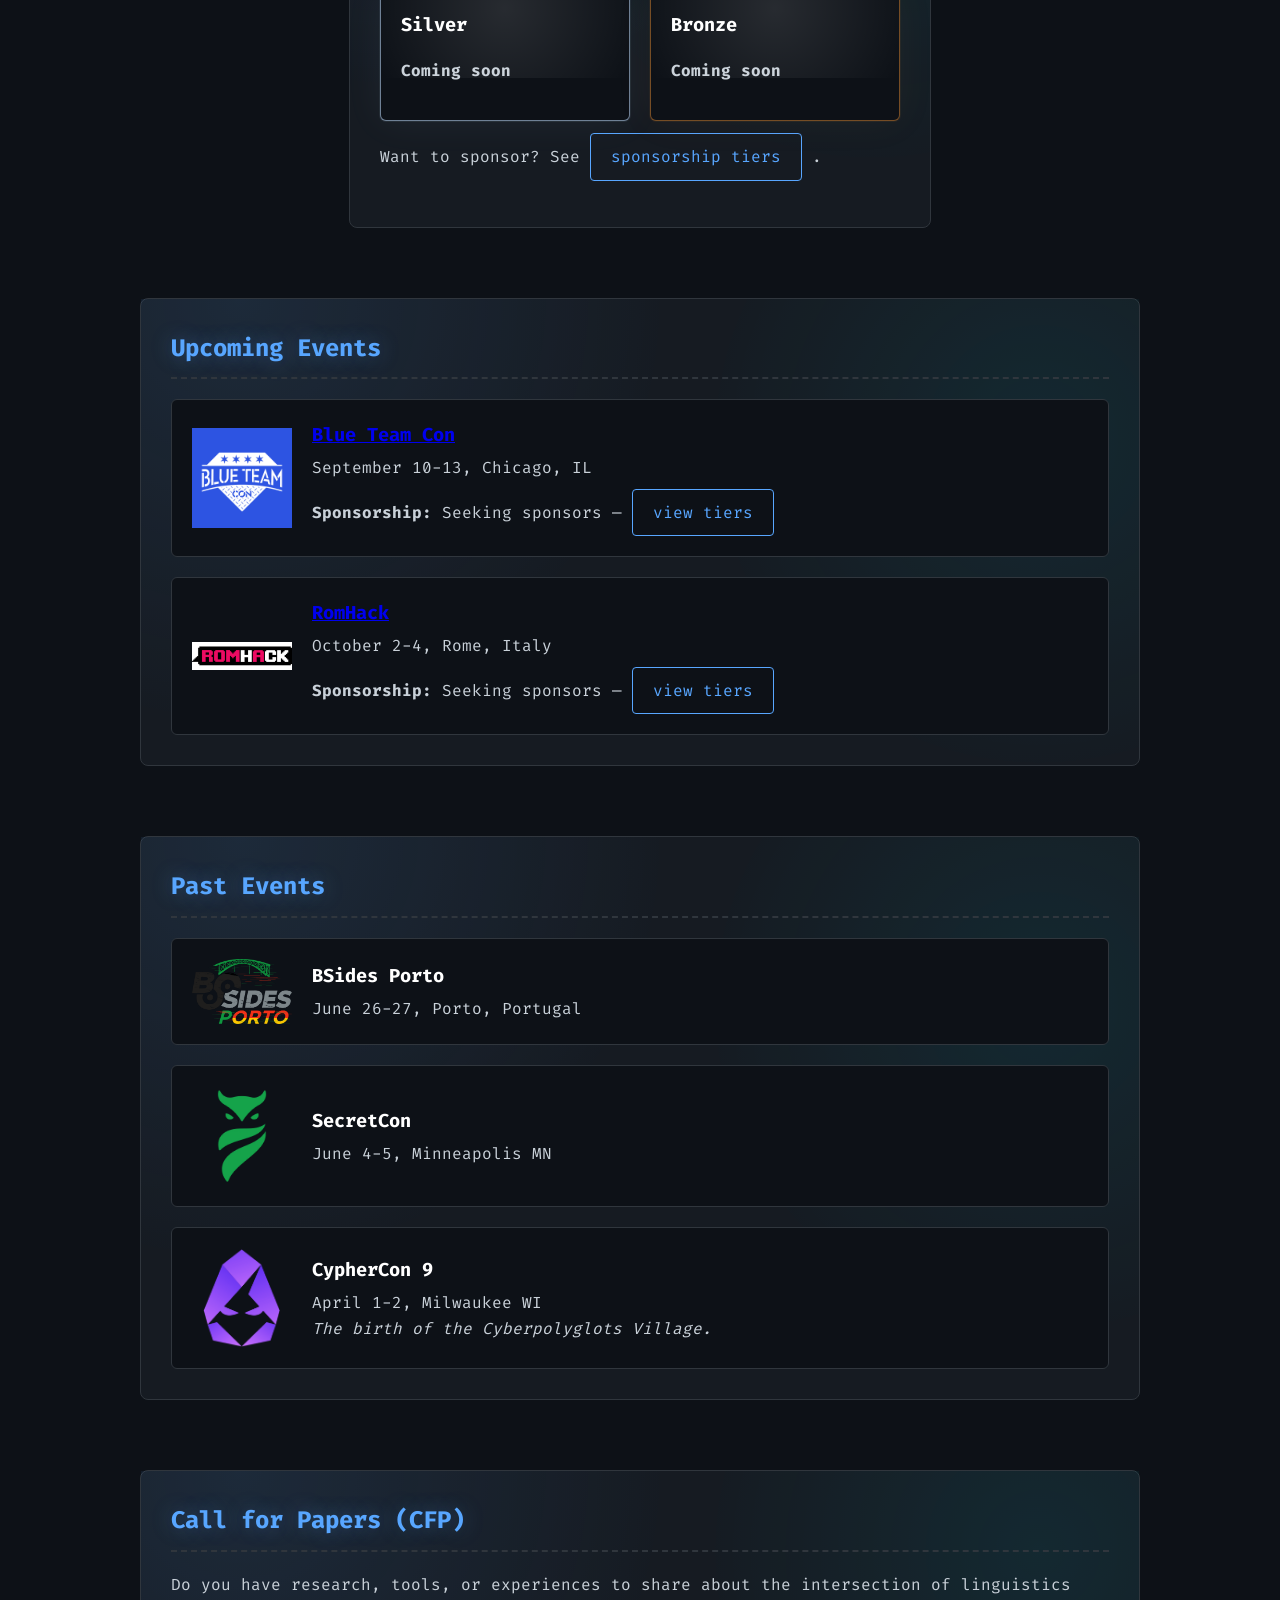
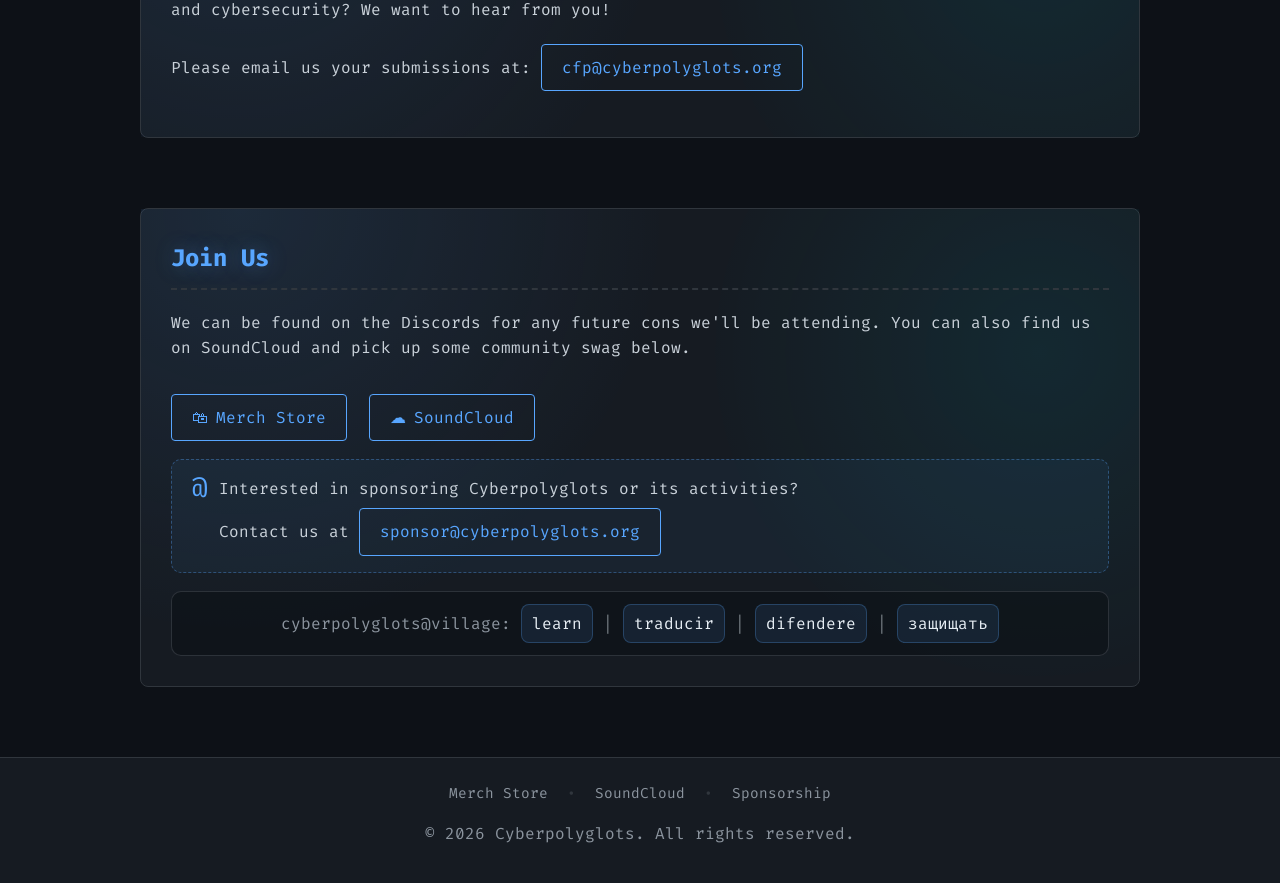
==== commit a0e04df0: "Add Blue Team Con to upcoming events, move BSides Porto to past events BSides Porto (June 26-27) has" ====
--- a/index.html
+++ b/index.html
@@ -169,10 +169,10 @@
             <h2>Upcoming Events</h2>
             <div class="event-list">
                 <div class="event-card">
-                    <img src="images/bsidesporto.png" alt="BSides Porto Logo" class="event-logo">
-                    <div>
-                        <h3><a href="https://bsidesporto.org" target="_blank" rel="noopener">BSides Porto</a></h3>
-                        <p>June 26-27, Porto, Portugal</p>
+                    <img src="images/BlueTeamCon Logo.png" alt="Blue Team Con Logo" class="event-logo">
+                    <div>
+                        <h3><a href="https://blueteamcon.com" target="_blank" rel="noopener">Blue Team Con</a></h3>
+                        <p>September 10-13, Chicago, IL</p>
                         <p><strong>Sponsorship:</strong> Seeking sponsors — <a href="sponsorship.html" class="btn" style="margin-top: 8px;">view tiers</a></p>
                     </div>
                 </div>
@@ -190,6 +190,13 @@
         <section id="past-events">
             <h2>Past Events</h2>
             <div class="event-list">
+                <div class="event-card">
+                    <img src="images/bsidesporto.png" alt="BSides Porto Logo" class="event-logo">
+                    <div>
+                        <h3>BSides Porto</h3>
+                        <p>June 26-27, Porto, Portugal</p>
+                    </div>
+                </div>
                 <div class="event-card">
                     <img src="images/SecretCon Logo.webp" alt="SecretCon Logo" class="event-logo">
                     <div>
